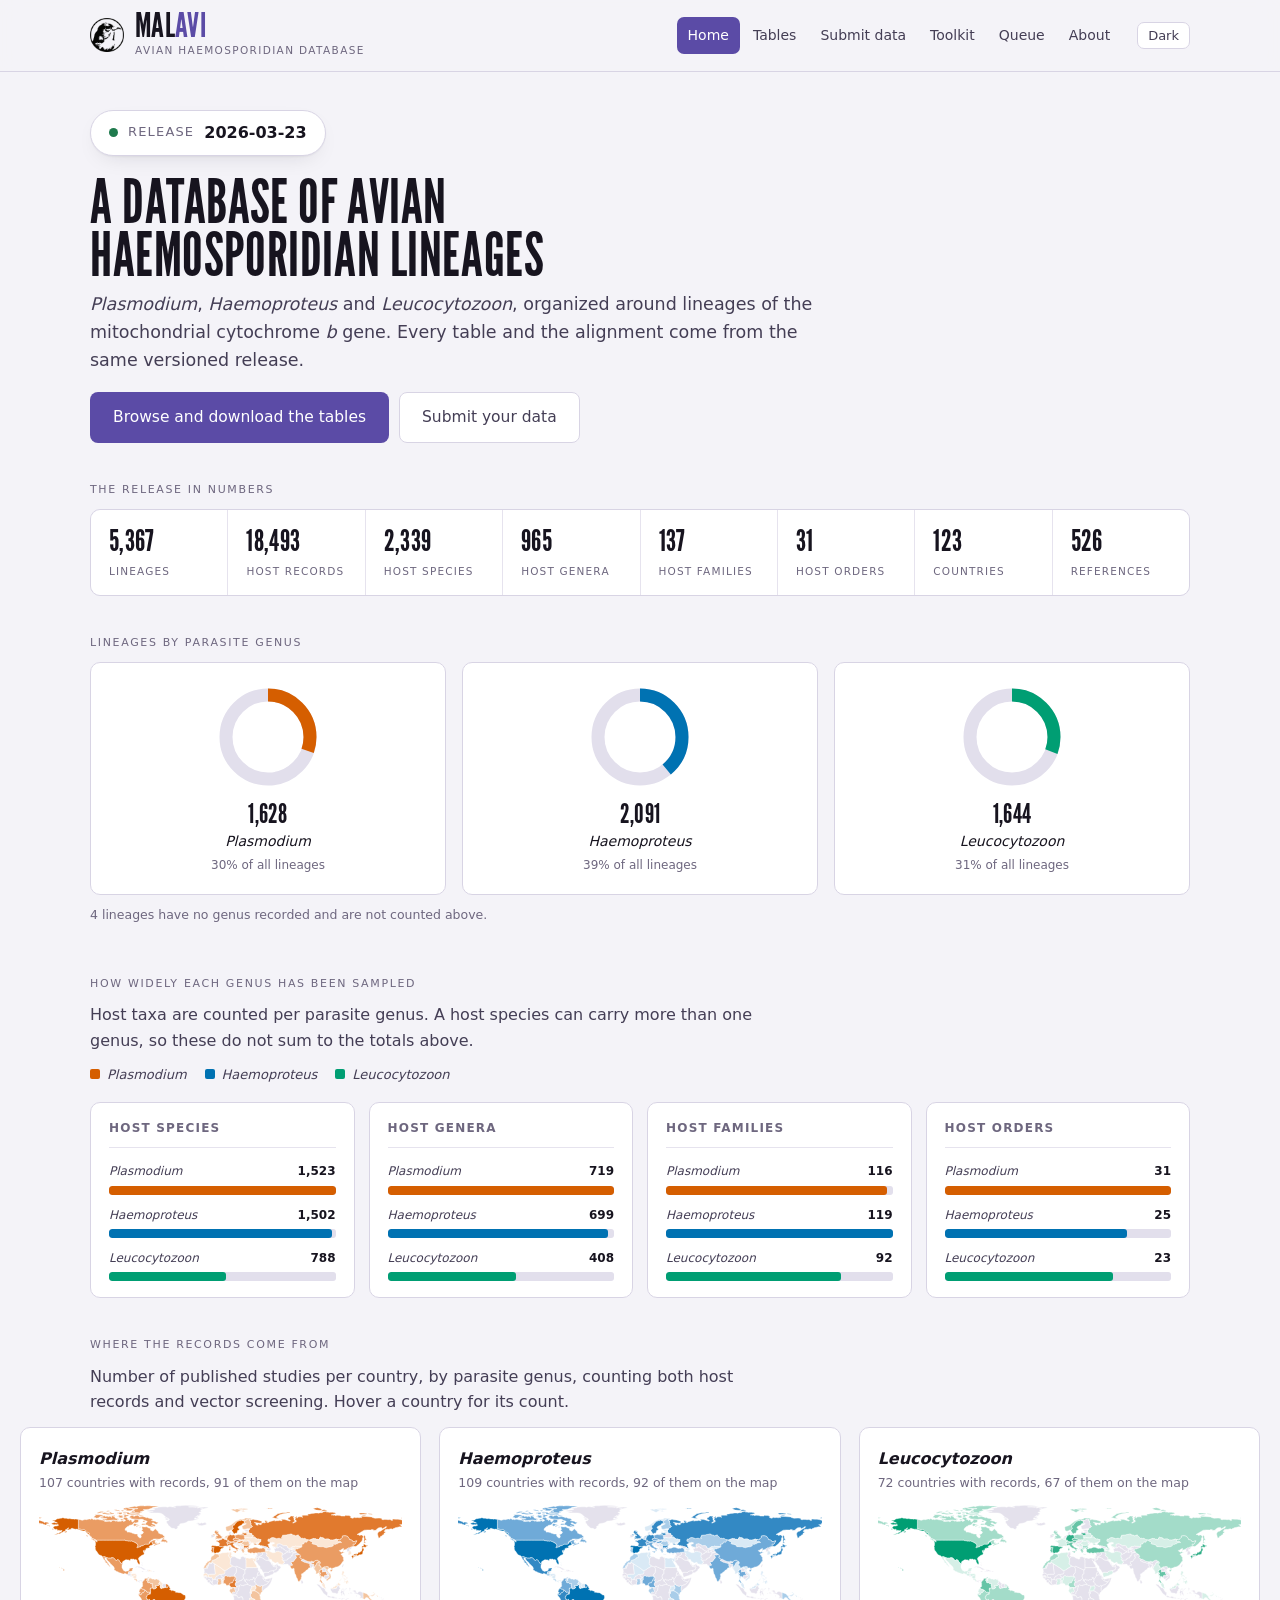
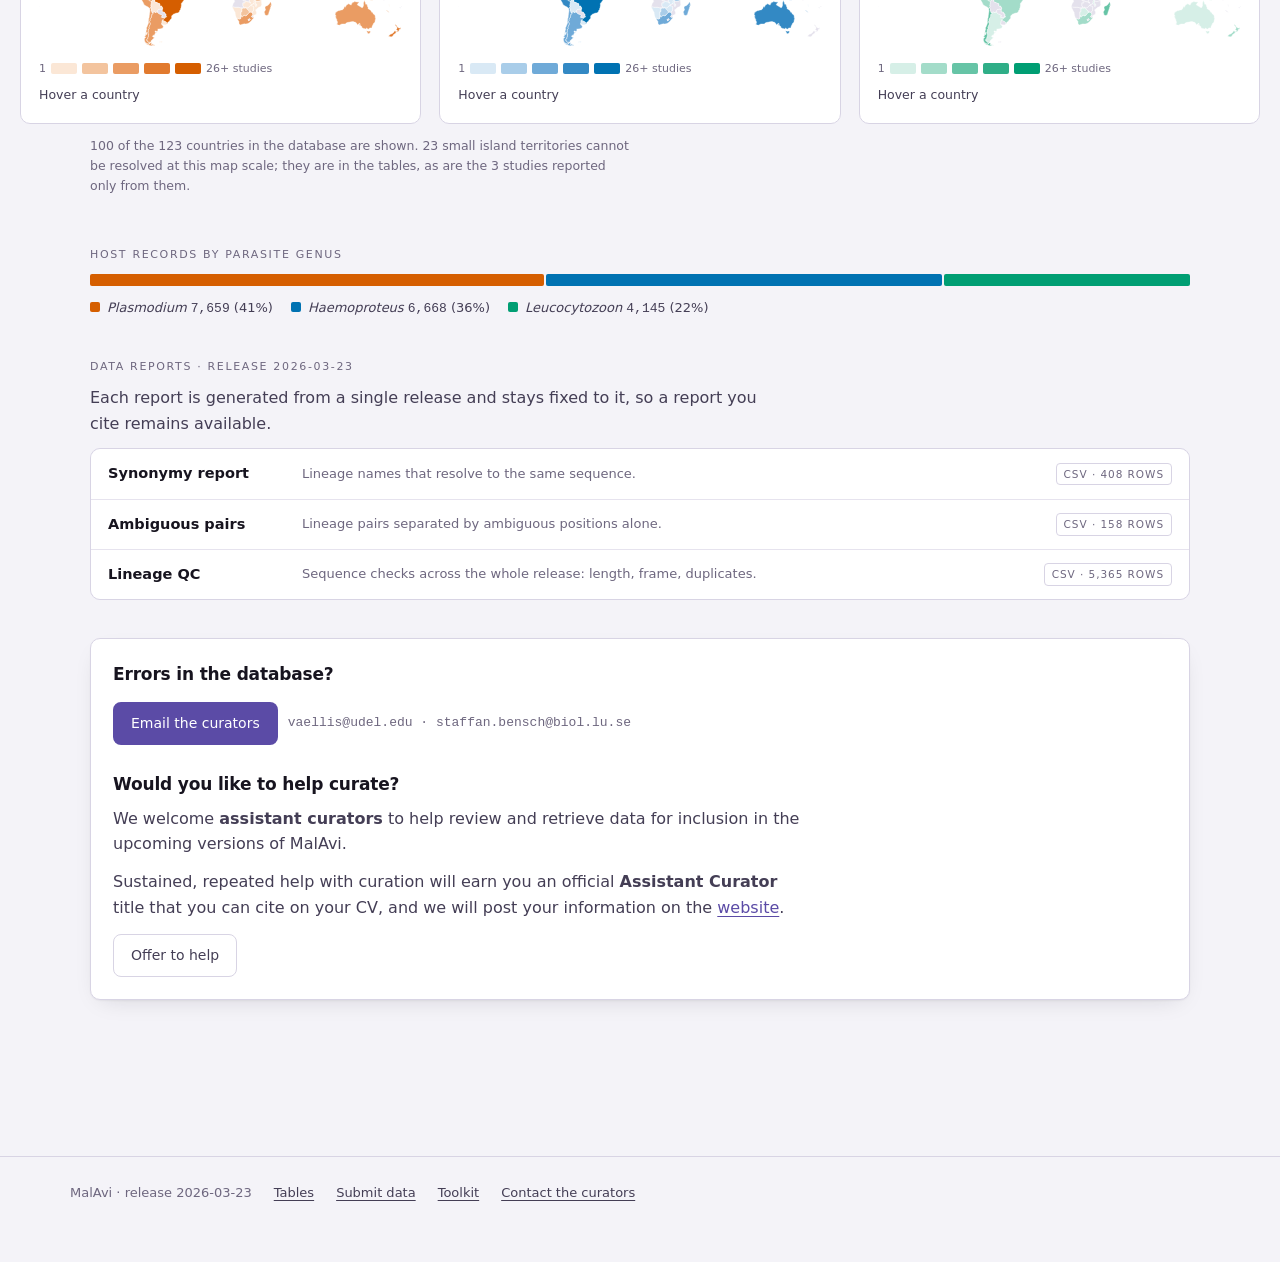
==== index.html @ 4ee954fc "Update site" ====
<!DOCTYPE html>
<html lang="en">
<head>
<meta charset="utf-8">
<meta name="viewport" content="width=device-width, initial-scale=1">
<title>MalAvi: a database of avian haemosporidian lineages</title>
<meta name="description" content="MalAvi is a database of avian malaria parasites and related
  haemosporidians (Plasmodium, Haemoproteus, Leucocytozoon), organized around lineages of the
  mitochondrial cytochrome b gene.">
<link rel="icon" href="assets/img/favicon.ico">
<link rel="stylesheet" href="assets/css/malavi.css?v=b6cd9902">
</head>
<body>
<header class="masthead">
  <div class="masthead-inner">
    <div class="brand" id="brandHome">
      <img src="[data-uri]" alt="">
      <div>
        <div class="wordmark display">Mal<span class="lo">Avi</span></div>
        <div class="brand-sub">Avian haemosporidian database</div>
      </div>
    </div>
    <nav class="primary" id="nav">
      <button data-view="home" aria-current="page">Home</button>
      <button data-view="tables">Tables</button>
      <button data-view="submit">Submit data</button>
      <button data-view="toolkit">Toolkit</button>
      <button data-view="queue">Queue</button>
      <button data-view="about">About</button>
    </nav>
    <button class="theme-toggle" id="themeBtn" type="button">Dark</button>
  </div>
</header>

<main>
  <!-- ================================ HOME ================================ -->
  <section class="view active" id="view-home">
    <div class="stack">

      <div>
        <span class="chip release"><span class="dot"></span><span class="lbl">Release</span><b data-stat="release"></b></span>
        <h1 class="page display" style="margin-top:20px">A database of avian<br>haemosporidian lineages</h1>
        <p class="lead"><em class="sci">Plasmodium</em>, <em class="sci">Haemoproteus</em> and
          <em class="sci">Leucocytozoon</em>, organized around lineages of the mitochondrial
          cytochrome <em>b</em> gene. Every table and the alignment come from the same versioned
          release.</p>
        <div class="btn-row" style="margin-top:18px">
          <button class="btn big" data-goto="tables">Browse and download the tables</button>
          <button class="btn big ghost" data-goto="submit">Submit your data</button>
        </div>
      </div>

      <div>
        <p class="eyebrow">The release in numbers</p>
        <div class="stats" id="statStrip"></div>
      </div>

      <div>
        <p class="eyebrow">Lineages by parasite genus</p>
        <div class="donuts" id="donuts"></div>
        <p style="margin-top:10px;font-size:12.5px;color:var(--ink-3)">
          <span data-stat="unassigned"></span> lineages have no genus recorded and are not counted above.
        </p>
      </div>

      <div>
        <p class="eyebrow">How widely each genus has been sampled</p>
        <p>Host taxa are counted per parasite genus. A host species can carry more than one
          genus, so these do not sum to the totals above.</p>
        <div class="legend" id="rankLegend" style="margin:0 0 16px"></div>
        <div class="ranks" id="ranks"></div>
      </div>

      <div>
        <p class="eyebrow">Where the records come from</p>
        <p>Number of published studies per country, by parasite genus, counting both host
          records and vector screening. Hover a country for its count.</p>
        <div class="breakout"><div class="maps" id="maps"></div></div>
        <p style="margin-top:12px;font-size:12.5px;color:var(--ink-3)">
          <span data-stat="mapped"></span> of the <span data-stat="countries"></span> countries in the database are shown. <span data-stat="unplaced"></span> small island territories cannot be resolved at this map scale; they are in the tables, as are the <span data-stat="offmap"></span> studies reported only from them.
        </p>
      </div>

      <div>
        <p class="eyebrow">Host records by parasite genus</p>
        <div class="genus-bar" id="genusBar" role="img"></div>
        <div class="legend" id="genusLegend"></div>
      </div>

      <div>
        <p class="eyebrow">Data reports · release <span data-stat="release"></span></p>
        <p>Each report is generated from a single release and stays fixed to it, so a report
          you cite remains available.</p>
        <div class="files" data-reports style="margin-top:12px"></div>
      </div>

      <div class="card">
        <h3>Errors in the database?</h3>
        <div class="btn-row" style="margin-top:14px">
          <a class="btn" href="mailto:vaellis@udel.edu,staffan.bensch@biol.lu.se?subject=MalAvi">Email the curators</a>
          <span style="font-size:13px;color:var(--ink-3)" class="mono">vaellis@udel.edu · staffan.bensch@biol.lu.se</span>
        </div>
        <h3 style="margin-top:26px">Would you like to help curate?</h3>
        <p>We welcome <strong>assistant curators</strong> to help review and retrieve data for
          inclusion in the upcoming versions of MalAvi.</p>
        <p>Sustained, repeated help with curation will earn you an official
          <strong>Assistant Curator</strong> title that you can cite on your CV, and we will post
          your information on the <a href="#" data-goto="about">website</a>.</p>
        <div class="btn-row" style="margin-top:14px">
          <a class="btn ghost" href="mailto:vaellis@udel.edu,staffan.bensch@biol.lu.se?subject=MalAvi:%20interested%20in%20helping%20curate">Offer to help</a>
        </div>
      </div>

    </div>
  </section>

  <!-- =============================== TABLES =============================== -->
  <section class="view" id="view-tables">
    <div class="stack">
      <div id="tablesIndex">
        <h2 class="section-title display">Tables</h2>
        <p class="lead">Open a table to search it here, or download it whole. Everything comes
          from release <span data-stat="release"></span>.</p>
        <div class="tindex" id="tindex" style="margin-top:20px"></div>
        <div class="files" style="margin-top:18px">
          <a id="dlAlignment" download><span class="nm">Alignment</span><span class="ds"><span data-stat="alnlen"></span> bp cytochrome <em>b</em>, all lineages, aligned.</span><span class="fm">FASTA</span></a>
          <a id="dlEverything" download><span class="nm">Everything</span><span class="ds">All tables plus the alignment, as one archive.</span><span class="fm">ZIP</span></a>
        </div>
      </div>

      <div id="tableView" style="display:none">
        <button class="mini" id="backToIndex" style="margin-bottom:16px">← All tables</button>
        <h2 class="section-title display" id="tvTitle"></h2>
        <p id="tvDesc"></p>

        <div class="tbar">
          <label style="font-size:13px;color:var(--ink-3)">Show
            <select id="pageSize">
              <option>25</option><option>50</option><option>100</option>
            </select> rows</label>
          <button class="mini" id="clearFilters">Clear filters</button>
          <a class="mini" id="dlCsv" download>Download CSV</a>
          <a class="mini" id="dlXlsx" download>Download Excel</a>
          <div class="pager" id="pagerTop"></div>
        </div>

        <div class="table-wrap">
          <table>
            <thead id="tvHead"></thead>
            <tbody id="tvBody"></tbody>
          </table>
        </div>

        <div class="tbar" style="margin-top:12px">
          <span class="rowcount" id="tvCount"></span>
          <div class="pager" id="pagerBottom"></div>
        </div>
        <p style="margin-top:12px;font-size:12.5px;color:var(--ink-3)" id="tvNote"></p>
      </div>
    </div>
  </section>

  <!-- =============================== SUBMIT =============================== -->
  <section class="view" id="view-submit">
    <div class="stack">

      <div>
        <h1 class="page display">Submit your data</h1>
        <p class="lead">MalAvi is built from data contributed by researchers. There are two
          things to send, and they can be sent months apart.</p>
        <div class="btn-row" style="margin-top:20px">
          <a class="btn big" href="https://docs.google.com/forms/d/e/1FAIpQLSdNyJ31gofIl_2qfFC1dwz-_ctneXnw60xc7ZX6k5Fi4g2cUA/viewform" target="_blank" rel="noopener">Open the submission form</a>
          <a class="btn big ghost" href="#" data-goto-el="checker">Check a sequence first</a>
        </div>
        <p style="margin-top:14px;font-size:13.5px;color:var(--ink-3)">
          The form runs on Google Forms, and it asks you to sign in with a Google account
          because it accepts file uploads. If you do not have one, or Google is not
          available where you are, send the template and the PDF to
          <a class="mono" href="mailto:vaellis@udel.edu,staffan.bensch@biol.lu.se?subject=MalAvi%20submission">vaellis@udel.edu and staffan.bensch@biol.lu.se</a>
          instead. Email is just as welcome as the form.
        </p>
      </div>

      <div class="steps">
        <div class="step">
          <div class="num display">1</div>
          <h3>Before you publish</h3>
          <p>Send your new lineage names and their sequences. We check them, usually within a
            week, so the same names end up in your paper, in GenBank and in MalAvi.</p>
        </div>
        <div class="step">
          <div class="num display">2</div>
          <h3>When it is accepted</h3>
          <p>Send the records: which lineage, in which host, where, and how many were tested.
            Plus the paper and its supplementary files if you can.</p>
        </div>
        <div class="step">
          <div class="num display">3</div>
          <h3>We take it from there</h3>
          <p>A curator checks everything and comes back to you with any questions. Your data
            appear in the next release.</p>
        </div>
      </div>

      <div>
        <h3>What to send</h3>
        <div class="files" style="margin-top:12px">
          <a href="assets/downloads/ImportMalavi_Template_2026-07.xlsx" download><span class="nm">Submission template</span><span class="ds">One workbook covers both stages. Fill the green columns.</span><span class="fm">XLSX</span></a>
          <a href="assets/downloads/Gupta_ImportMalavi_Example.xlsx" download><span class="nm">Worked example</span><span class="ds">A real filled submission from Gupta et al. 2019: 47 lineages, 28 hosts, 13 sites.</span><span class="fm">XLSX</span></a>
        </div>
        <div class="btn-row" style="margin-top:16px">
          <a class="btn" href="https://docs.google.com/forms/d/e/1FAIpQLSdNyJ31gofIl_2qfFC1dwz-_ctneXnw60xc7ZX6k5Fi4g2cUA/viewform" target="_blank" rel="noopener">Upload the paper and supplementary files</a>
        </div>
        <p style="margin-top:12px;font-size:13.5px">
          Both are encouraged, neither is required. The supplementary tables usually hold the
          host × lineage × site matrix, so they help most. Files are used only to check the
          records against the paper, are shared with the curators alone, and are never posted.
        </p>
      </div>

      <div class="pull">
        <p><strong>Nothing you send is added automatically.</strong> A curator reviews every
          submission.</p>
      </div>

      <div>
        <h3>The detail, if you want it</h3>
        <details class="more">
          <summary>Stage 1: naming new lineages</summary>
          <div class="body">
            <p>A new lineage is a sequence that differs at one or more positions from the most
              similar sequence already in MalAvi.</p>
            <ul>
              <li>Names are a <strong>5–6 letter acronym from the scientific name of the first
                host it was found in, plus a two-digit number</strong>:
                <span class="mono">Alcippe poioicephala → ALCPOI02</span>. The name must be unique.</li>
              <li>Fill the <strong>NewLineages</strong> sheet, one representative host species per lineage.</li>
              <li>Fill the <strong>Reference</strong> sheet. A preliminary title is enough.</li>
              <li>Give the sequences, on the <strong>Sequences</strong> sheet or as a FASTA file
                whose names match your proposed names.</li>
              <li>Send us the accession numbers once you have deposited in GenBank.</li>
            </ul>
            <p style="font-size:14px">Please send the sequences themselves whether or not they
              are in GenBank. Accession numbers alone are not enough.</p>
          </div>
        </details>
        <details class="more">
          <summary>Stage 2: the records</summary>
          <div class="body">
            <ul>
              <li><strong>Hosts_and_Sites</strong>: one row per lineage / host species / site
                combination.</li>
              <li><strong>Sites</strong>: latitude and longitude as degrees and decimal minutes,
                e.g. <span class="mono">11°28.20000', 076°07.80000'</span>. Decimal degrees are
                fine too; we convert and show you what we read.</li>
              <li><strong>Alt_Lineage_names</strong>: if your paper calls an existing MalAvi
                lineage by a different name. Please fill this in; it avoids substantial work
                reconciling names during curation.</li>
              <li><strong>Vectors</strong>: if you screened arthropods.</li>
            </ul>
          </div>
        </details>
        <details class="more">
          <summary>Filling in the workbook</summary>
          <div class="body">
            <dl class="fields">
              <dt>Green columns</dt><dd>Yours to fill.</dd>
              <dt>Amber columns</dt><dd>Optional but helpful.</dd>
              <dt>Red columns</dt><dd>Not required. These were database index numbers and are now
                filled in by the curator. The exception is <span class="mono">HOST_SPECIES_ID</span>,
                which you may take from the NCBI taxonomy browser.</dd>
              <dt>Reference key</dt><dd>Use the same string on every sheet, e.g.,
                <span class="mono">Gupta et al. 2019</span>.</dd>
              <dt>Prevalence</dt><dd>Number found and number tested, where your study reports
                them. Found must not exceed tested.</dd>
              <dt>Minimum length</dt><dd>470 bp of unambiguous sequence within the 479 bp window.</dd>
            </dl>
          </div>
        </details>
        <details class="more">
          <summary>If you only have a paper</summary>
          <div class="body">
            <p>Send the PDF and its supplementary tables and tell us what they contain: host-parasite
              associations, localities, prevalence, vector records. We will do the extraction.</p>
            <p>Older papers are also welcome. If you find any older papers that were missed in
              previous versions of MalAvi, please send them (and the supplementary materials if
              appropriate) to us either using the form or email.</p>
          </div>
        </details>
      </div>

      <div id="checker">
        <h2 class="section-title display">Check a sequence</h2>
        <p>One sequence at a time. Paste it plain or with a Fasta header. This
          tells you whether it is already in MalAvi, which genus it looks like, and whether it
          is long enough to be named as new.</p>
        <div class="card" style="margin-top:16px">
          <div class="lookup-box">
            <label class="eyebrow" for="seq-check">Your sequence</label>
            <textarea id="seq-check" spellcheck="false"
              placeholder="GCAACTGGTGCTTCATTTGTATTTATTTTAACTTATTTACATATTTTAAGAGGATTAAAT..."></textarea>
            <div class="btn-row">
              <button class="btn" type="button" data-check="seq-check" data-out="res-check">Run the checks</button>
              <button class="btn ghost" type="button" data-demo="seq-check">Use an example</button>
              <span style="font-size:12.5px;color:var(--ink-3)">Runs in your browser. Nothing is uploaded.</span>
            </div>
          </div>
          <div class="result" id="res-check"></div>
        </div>

        <div class="pull" style="margin-top:16px">
          <p>A curator confirms every new lineage and its name.</p>
        </div>
      </div>

    </div>
  </section>

  <!-- =============================== TOOLKIT ============================== -->
  <section class="view" id="view-toolkit">
    <div class="stack">
      <div>
        <h1 class="page display">The MalAvi toolkit</h1>
        <p class="lead">Software and reports built around the database.</p>
      </div>

      <div>
        <p class="eyebrow">R packages</p>
        <div class="files">
          <a href="https://github.com/vincenzoaellis/malaviR" target="_blank" rel="noopener"><span class="nm">malaviR</span><span class="ds">Every table and the alignment, straight into R. Host-name reconciliation, lineage QC, synonymy and ambiguous-pair reports.</span><span class="fm">R</span></a>
          <a class="wip"><span class="nm">malaviTree <span class="badge-wip">In development</span></span><span class="ds">Phylogenetics for MalAvi lineages: alignment handling, tree building and comparison. Not yet released.</span><span class="fm">R</span></a>
        </div>
      </div>

      <div>
        <p class="eyebrow">Apps</p>
        <div class="files">
          <a href="https://811l41-vincenzo-ellis.shinyapps.io/MalAviBLAST/" target="_blank" rel="noopener"><span class="nm">MalAvi BLAST</span><span class="ds">Match a sequence against every lineage, with full alignment output.</span><span class="fm">App</span></a>
          <a class="wip"><span class="nm">Lineage QC <span class="badge-wip">In development</span></span><span class="ds">Run the quality checks over your own set of new lineages before submitting. Not yet available.</span><span class="fm">App</span></a>
        </div>
      </div>

      <div>
        <p class="eyebrow">Reports</p>
        <div class="files" data-reports></div>
      </div>
    </div>
  </section>

  <!-- ================================ QUEUE =============================== -->
  <section class="view" id="view-queue">
    <div class="stack">
      <div>
        <h1 class="page display">The queue</h1>
        <p class="lead">Every submission is reviewed by a curator before anything enters the
          database. This page shows the current status of submissions. If one has been waiting
          longer than expected, please contact the curators.</p>
      </div>

      <div class="status-track" id="queueTrack"></div>
      <p style="font-size:13px;color:var(--ink-3)" id="queueNote"></p>

      <div>
        <h2 class="section-title display" style="font-size:26px">Contributors</h2>
        <p>Contributors are listed here if they wish to be; indicate this on the submission
          form.</p>
        <div class="board" id="contribBoard" style="margin-top:14px"></div>
        <p style="margin-top:12px;font-size:13px;color:var(--ink-3)" id="contribNote"></p>
      </div>
    </div>
  </section>

  <!-- ================================ ABOUT =============================== -->
  <section class="view" id="view-about">
    <div class="stack">
      <div>
        <span class="chip release"><span class="dot"></span><span class="lbl">Release</span><b data-stat="release"></b></span>
        <h1 class="page display" style="margin-top:14px">About MalAvi</h1>
        <p class="lead">A database of avian malaria parasites and related haemosporidians
          (<em class="sci">Plasmodium</em>, <em class="sci">Haemoproteus</em> and
          <em class="sci">Leucocytozoon</em>), organized around lineages of the mitochondrial
          cytochrome <em>b</em> gene.</p>
      </div>

      <div>
        <p>Avian malaria parasites <em class="sci">Plasmodium</em> and related haemosporidians
          (<em class="sci">Haemoproteus</em> and <em class="sci">Leucocytozoon</em>) multiply as
          haploid clones in avian hosts and undergo a sexual phase in dipteran vectors.
          Understanding their ecology and evolution requires detailed records of their host
          ranges and geographic distributions. The <em>MalAvi</em> database provides that
          service.</p>
        <div class="pull">
          <p>Please note that a molecular finding of a cytochrome <em>b</em> lineage by PCR is
            <strong>no guarantee that the species is a competent host</strong>. This requires
            microscopic examination of thin blood films confirming presence of gametocytes, or
            ultimately by controlled infection experiments.</p>
        </div>

        <p style="margin-top:18px">For images of the parasites, see the
          <a href="https://gamtostyrimai.lt/en/padaliniai/p-b-sivickio-parazitologijos-laboratorija/database-of-haemosporidian-parasites/"
             target="_blank" rel="noopener">P. B. Šivickis Laboratory of Parasitology</a>
          in Vilnius.</p>
      </div>

      <div class="card">
        <h3>Found an error?</h3>
        <p>Corrections to any record are welcome. Email the curators with the lineage, host or
          reference concerned.</p>
        <div class="btn-row" style="margin-top:14px">
          <a class="btn" href="mailto:vaellis@udel.edu,staffan.bensch@biol.lu.se?subject=MalAvi%20correction">Report it to the curators</a>
          <span style="font-size:13px;color:var(--ink-3)" class="mono">vaellis@udel.edu · staffan.bensch@biol.lu.se</span>
        </div>

        <h3 style="margin-top:26px">Know of a study we missed?</h3>
        <p>Send the paper and its supplementary materials through the data submission form. If
          you fill out the template, even better. But if you don't have time, we will extract
          the data from the documents you send.</p>
        <div class="btn-row" style="margin-top:14px">
          <a class="btn" href="https://docs.google.com/forms/d/e/1FAIpQLSdNyJ31gofIl_2qfFC1dwz-_ctneXnw60xc7ZX6k5Fi4g2cUA/viewform" target="_blank" rel="noopener">Submit a paper</a>
        </div>
      </div>

      <div>
        <h2 class="section-title display" style="font-size:26px">Editorial board</h2>
        <p>MalAvi is curated by the people below. Assistant curators review incoming data
          submissions; the role is an editorial appointment and is listed here so it can be
          cited on a CV.</p>
        <p>Listing recognizes sustained work. Assistant curators are appointed once they have
          reviewed submissions regularly over a period, rather than on a single occasion, and
          they remain listed for as long as they are active.</p>

        <div class="board-group" style="margin-top:18px">
          <h3>Curators</h3>
          <div class="people">
            <div class="person">
              <span class="nm">Staffan Bensch</span>
              <span class="role">Founding curator</span>
              <span class="aff">Lund University</span>
              <span class="yrs">2009–</span>
            </div>
            <div class="person">
              <span class="nm">Vincenzo A. Ellis</span>
              <span class="role">Curator</span>
              <span class="aff">University of Delaware</span>
              <span class="yrs">2026–</span>
            </div>
          </div>
        </div>

        <div class="board-group">
          <h3>Assistant curators</h3>
          <p style="font-size:13.5px;color:var(--ink-3)">No assistant curators have been
            appointed yet. Appointments are listed here with the year they began.</p>
        </div>

        <p style="margin-top:14px;font-size:13.5px">
          Interested? <a href="mailto:vaellis@udel.edu,staffan.bensch@biol.lu.se?subject=MalAvi:%20interested%20in%20helping%20curate">Write to the curators</a>.
        </p>

        <div class="board-group" style="margin-top:26px">
          <h3>With thanks to</h3>
          <div class="people">
            <div class="person">
              <span class="nm">Tamara Emmenegger</span>
              <span class="role">Re-envisioned the way the MalAvi website could present data;
                she built the groundwork that the current rebuild is based on.</span>
            </div>
            <div class="person">
              <span class="nm">Martin Egerhill · Björn Canbäck</span>
              <span class="role">Built the original MalAvi database and website</span>
              <span class="aff">Lund University</span>
            </div>
          </div>
        </div>
      </div>

      <div>
        <h3>Citing MalAvi</h3>
        <p>Please cite the database paper, and the release you used. Each release is versioned
          so your analysis stays reproducible.</p>
        <p class="mono" style="font-size:13px;background:var(--surface-2);padding:13px 15px;border-radius:var(--radius);max-width:none">
          Bensch S, Hellgren O, Pérez-Tris J (2009). MalAvi: a public database of malaria
          parasites and related haemosporidians in avian hosts based on mitochondrial cytochrome
          b lineages. <em>Molecular Ecology Resources</em> 9: 1353–1358.
        </p>
      </div>
    </div>
  </section>
</main>

<footer class="site">
  <div class="inner">
    <span>MalAvi · release <span data-stat="release"></span></span>
    <a href="#" data-goto="tables">Tables</a>
    <a href="#" data-goto="submit">Submit data</a>
    <a href="#" data-goto="toolkit">Toolkit</a>
    <a href="mailto:vaellis@udel.edu,staffan.bensch@biol.lu.se?subject=MalAvi">Contact the curators</a>
  </div>
</footer>
<script type="module" src="assets/js/malavi.js?v=7b4d4755"></script>
</body>
</html>
---- assets/css/malavi.css ----
/* =============================================================================
 * malavi.css: the MalAvi site's styles.
 *
 * Split out of the original single-file design preview. Colors are defined once
 * as custom properties on :root and consumed only through those tokens, so the
 * light/dark toggle can override in both directions. The three parasite-genus
 * colors are Okabe-Ito (colorblind-safe) with a five-step sequential ramp each
 * for the choropleths.
 * ============================================================================= */

/* League Gothic, recovered from the original MalAvi site's own web directory.
   The typeface MalAvi wore for fifteen years. SIL OFL, so embedded rather than fetched. */
@font-face {
  font-family: "League Gothic";
  src: url(../fonts/league-gothic.woff) format("woff");
  font-weight: 400; font-style: normal; font-display: block;
}

/* ---------------------------------------------------------------------------
   Tokens. Neutrals carry a violet bias so they read as chosen. The three
   parasite-genus colors are the Okabe-Ito colorblind-safe vermillion / blue /
   bluish-green, re-stepped per theme; each also has a five-step sequential ramp
   for the choropleths. Components style through these tokens only, never inside
   a media query, so the viewer's toggle can override in both directions.
   --------------------------------------------------------------------------- */
:root {
  --paper:#F4F3F8; --surface:#FFFFFF; --surface-2:#ECEAF3; --surface-3:#E2DFEC;
  --ink:#17141F; --ink-2:#443E55; --ink-3:#6E677F;
  --rule:#D8D4E4; --rule-soft:#E6E3EE;
  --accent:#5B4BA6; --accent-ink:#FFFFFF; --accent-wash:#EDEAF8;

  --g-p:#D55E00; --g-h:#0072B2; --g-l:#009E73;
  --p1:#FBE7D6; --p2:#F3C49E; --p3:#EA9C63; --p4:#E17A2E; --p5:#D55E00;
  --h1:#D9E9F5; --h2:#A9CDE9; --h3:#6FAAD8; --h4:#3389C4; --h5:#0072B2;
  --l1:#D6EFE7; --l2:#A3DCC9; --l3:#66C4A6; --l4:#2FAE87; --l5:#009E73;
  --map-none:#E4E1EC;

  --ok:#1F7A4D; --warn:#9A6410; --stop:#A63A3A;
  --ok-wash:#E4F2EA; --warn-wash:#F7EEDC; --stop-wash:#F7E7E7;
  --shadow:0 1px 2px rgba(23,20,31,.05), 0 8px 24px -12px rgba(23,20,31,.18);
  --radius:10px; --measure:68ch;
}
@media (prefers-color-scheme: dark) {
  :root {
    --paper:#17141F; --surface:#201C2B; --surface-2:#2A2537; --surface-3:#332C42;
    --ink:#ECEAF4; --ink-2:#B4AECA; --ink-3:#8B8499;
    --rule:#362F47; --rule-soft:#2B2539;
    --accent:#A99CF0; --accent-ink:#17141F; --accent-wash:#292244;
    --g-p:#DB6A16; --g-h:#3B82D0; --g-l:#17A06F;
    --p1:#3A2312; --p2:#6B3D14; --p3:#9C5514; --p4:#C06416; --p5:#DB6A16;
    --h1:#16263B; --h2:#1E3F63; --h3:#26598C; --h4:#2F6EB0; --h5:#3B82D0;
    --l1:#102E24; --l2:#14503C; --l3:#177255; --l4:#178D65; --l5:#17A06F;
    --map-none:#2A2537;
    --ok:#5FC08C; --warn:#DCA84A; --stop:#E38080;
    --ok-wash:#1C3129; --warn-wash:#332A18; --stop-wash:#35211F;
    --shadow:0 1px 2px rgba(0,0,0,.4), 0 8px 24px -12px rgba(0,0,0,.7);
  }
}
:root[data-theme="light"] {
  --paper:#F4F3F8; --surface:#FFFFFF; --surface-2:#ECEAF3; --surface-3:#E2DFEC;
  --ink:#17141F; --ink-2:#443E55; --ink-3:#6E677F;
  --rule:#D8D4E4; --rule-soft:#E6E3EE;
  --accent:#5B4BA6; --accent-ink:#FFFFFF; --accent-wash:#EDEAF8;
  --g-p:#D55E00; --g-h:#0072B2; --g-l:#009E73;
  --p1:#FBE7D6; --p2:#F3C49E; --p3:#EA9C63; --p4:#E17A2E; --p5:#D55E00;
  --h1:#D9E9F5; --h2:#A9CDE9; --h3:#6FAAD8; --h4:#3389C4; --h5:#0072B2;
  --l1:#D6EFE7; --l2:#A3DCC9; --l3:#66C4A6; --l4:#2FAE87; --l5:#009E73;
  --map-none:#E4E1EC;
  --ok:#1F7A4D; --warn:#9A6410; --stop:#A63A3A;
  --ok-wash:#E4F2EA; --warn-wash:#F7EEDC; --stop-wash:#F7E7E7;
  --shadow:0 1px 2px rgba(23,20,31,.05), 0 8px 24px -12px rgba(23,20,31,.18);
}
:root[data-theme="dark"] {
  --paper:#17141F; --surface:#201C2B; --surface-2:#2A2537; --surface-3:#332C42;
  --ink:#ECEAF4; --ink-2:#B4AECA; --ink-3:#8B8499;
  --rule:#362F47; --rule-soft:#2B2539;
  --accent:#A99CF0; --accent-ink:#17141F; --accent-wash:#292244;
  --g-p:#DB6A16; --g-h:#3B82D0; --g-l:#17A06F;
  --p1:#3A2312; --p2:#6B3D14; --p3:#9C5514; --p4:#C06416; --p5:#DB6A16;
  --h1:#16263B; --h2:#1E3F63; --h3:#26598C; --h4:#2F6EB0; --h5:#3B82D0;
  --l1:#102E24; --l2:#14503C; --l3:#177255; --l4:#178D65; --l5:#17A06F;
  --map-none:#2A2537;
  --ok:#5FC08C; --warn:#DCA84A; --stop:#E38080;
  --ok-wash:#1C3129; --warn-wash:#332A18; --stop-wash:#35211F;
  --shadow:0 1px 2px rgba(0,0,0,.4), 0 8px 24px -12px rgba(0,0,0,.7);
}

* { box-sizing: border-box; }
body {
  margin:0; background:var(--paper); color:var(--ink);
  font-family: ui-sans-serif, system-ui, -apple-system, "Segoe UI", Roboto, "Helvetica Neue", Arial, sans-serif;
  font-size:16px; line-height:1.6; -webkit-font-smoothing:antialiased;
}
.display { font-family:"League Gothic", ui-sans-serif, sans-serif; font-weight:400;
  letter-spacing:.01em; text-transform:uppercase; line-height:.92; text-wrap:balance; }
.mono { font-family: ui-monospace, SFMono-Regular, Menlo, Consolas, monospace;
  font-variant-numeric: tabular-nums; }
.sci { font-style: italic; }
a { color: var(--accent); text-underline-offset:3px; }
a:focus-visible, button:focus-visible, input:focus-visible, select:focus-visible, textarea:focus-visible {
  outline:2px solid var(--accent); outline-offset:2px;
}

.preview-flag {
  background:var(--accent-wash); color:var(--ink-2); border-bottom:1px solid var(--rule);
  font-size:12.5px; padding:7px 20px; text-align:center; letter-spacing:.02em;
}
.preview-flag strong { color:var(--ink); }

/* ---- Masthead ---- */
.masthead { position:sticky; top:0; z-index:30;
  background:color-mix(in srgb, var(--paper) 88%, transparent);
  backdrop-filter:blur(10px); border-bottom:1px solid var(--rule); }
.masthead-inner { max-width:1140px; margin:0 auto; padding:12px 20px;
  display:flex; align-items:center; gap:16px; flex-wrap:wrap; }
.brand { display:flex; align-items:center; gap:11px; margin-right:auto; cursor:pointer; }
.brand img { width:34px; height:34px; display:block; }
@media (prefers-color-scheme: dark) { .brand img { filter: invert(1) brightness(.92); } }
:root[data-theme="dark"] .brand img { filter: invert(1) brightness(.92); }
:root[data-theme="light"] .brand img { filter:none; }
.wordmark { font-size:34px; line-height:.8; }
.wordmark .lo { color:var(--accent); }
.brand-sub { font-size:10.5px; letter-spacing:.13em; text-transform:uppercase;
  color:var(--ink-3); margin-top:3px; }
nav.primary { display:flex; gap:2px; flex-wrap:wrap; }
nav.primary button { font:inherit; font-size:14px; background:none; border:0; cursor:pointer;
  color:var(--ink-2); padding:7px 11px; border-radius:7px; }
nav.primary button:hover { background:var(--surface-2); color:var(--ink); }
nav.primary button[aria-current="page"] { background:var(--accent); color:var(--accent-ink); }
.theme-toggle { font:inherit; font-size:13px; cursor:pointer; background:var(--surface);
  color:var(--ink-2); border:1px solid var(--rule); border-radius:7px; padding:6px 10px; line-height:1; }

main { max-width:1140px; margin:0 auto; padding:38px 20px 96px; }
.view { display:none; }
.view.active { display:block; animation:rise .28s ease both; }
@keyframes rise { from { opacity:0; transform:translateY(6px); } to { opacity:1; transform:none; } }
@media (prefers-reduced-motion: reduce) { .view.active { animation:none; } * { transition:none !important; } }

.stack { display:flex; flex-direction:column; gap:38px; }
h1.page { font-size:clamp(38px,6vw,58px); margin:0 0 8px; }
h2.section-title { font-size:30px; margin:0 0 6px; }
h3 { font-size:17px; margin:0 0 8px; letter-spacing:-.01em; }
p { margin:0 0 12px; max-width:var(--measure); color:var(--ink-2); }
p.lead { font-size:17.5px; }
.eyebrow { font-size:11px; letter-spacing:.15em; text-transform:uppercase; color:var(--ink-3); margin:0 0 10px; }
.card { background:var(--surface); border:1px solid var(--rule); border-radius:var(--radius);
  padding:22px; box-shadow:var(--shadow); }
.card > :first-child { margin-top:0; }
.card > :last-child { margin-bottom:0; }
.chip { display:inline-flex; align-items:center; gap:7px; font-size:12.5px; padding:4px 11px;
  border-radius:999px; border:1px solid var(--rule); background:var(--surface); color:var(--ink-2); }
.dot { width:7px; height:7px; border-radius:50%; background:var(--ok); }
/* The release badge is the one thing a returning user checks first, so it is
   sized to be read at a glance rather than tucked away as fine print. */
.chip.release { font-size:16px; padding:9px 18px; gap:10px; color:var(--ink);
  box-shadow:var(--shadow); }
.chip.release .dot { width:9px; height:9px; }
.chip.release b { font-weight:600; font-variant-numeric:tabular-nums; }
.chip.release .lbl { color:var(--ink-3); font-size:13px; letter-spacing:.09em;
  text-transform:uppercase; }
.btn { font:inherit; font-size:14px; cursor:pointer; border-radius:8px; padding:9px 17px;
  border:1px solid transparent; background:var(--accent); color:var(--accent-ink); text-decoration:none;
  display:inline-flex; align-items:center; gap:8px; }
.btn.ghost { background:var(--surface); color:var(--ink-2); border-color:var(--rule); }
.btn.big { font-size:15.5px; padding:12px 22px; }
.btn:hover { filter:brightness(1.06); }
.btn-row { display:flex; gap:10px; flex-wrap:wrap; align-items:center; }

/* ---- Stats ---- */
.stats { display:grid; grid-template-columns:repeat(auto-fit,minmax(128px,1fr)); gap:1px;
  background:var(--rule-soft); border:1px solid var(--rule); border-radius:var(--radius); overflow:hidden; }
.stat { background:var(--surface); padding:16px 18px; }
.stat .n { font-size:30px; line-height:1; }
.stat .k { font-size:10.5px; letter-spacing:.11em; text-transform:uppercase; color:var(--ink-3); margin-top:7px; }

/* ---- Donuts ---- */
.donuts { display:grid; grid-template-columns:repeat(auto-fit,minmax(190px,1fr)); gap:16px; }
.donut { background:var(--surface); border:1px solid var(--rule); border-radius:var(--radius);
  padding:18px; text-align:center; }
.donut svg { display:block; margin:0 auto 8px; }
.donut .val { font-size:27px; line-height:1; }
.donut .lab { font-size:14px; margin-top:2px; }
.donut .sub { font-size:12px; color:var(--ink-3); margin-top:4px; }

/* ---- Rank comparison bars ----
   One card per taxonomic rank, so the four groups are unmistakably separate, and
   every bar carries its own genus label -- the reader never has to travel to a
   legend to decode a color. */
.ranks { display:grid; grid-template-columns:repeat(auto-fit,minmax(230px,1fr)); gap:14px; }
.rank-card { background:var(--surface); border:1px solid var(--rule);
  border-radius:var(--radius); padding:16px 18px; }
.rank-card h4 { margin:0 0 14px; font-size:12px; letter-spacing:.1em;
  text-transform:uppercase; color:var(--ink-3); padding-bottom:9px;
  border-bottom:1px solid var(--rule-soft); }
.rank-bars { display:grid; gap:11px; }
.rbar .glab { font-size:12px; color:var(--ink-2); display:flex;
  justify-content:space-between; gap:10px; margin-bottom:4px; }
.rbar .glab .v { color:var(--ink); font-weight:600; font-variant-numeric:tabular-nums; }
.rbar .track { background:var(--surface-3); border-radius:3px; overflow:hidden; }
.rbar .fill { height:9px; border-radius:3px; display:block; }

/* ---- Maps ----
   The maps are the most interactive thing on the page, so this block breaks out
   of the text column and runs wider than the rest of the layout. */
.breakout { width:min(1460px, calc(100vw - 40px)); margin-left:50%; transform:translateX(-50%); }
.maps { display:grid; grid-template-columns:repeat(auto-fit,minmax(380px,1fr)); gap:18px; }
.map-panel { background:var(--surface); border:1px solid var(--rule); border-radius:var(--radius); padding:18px; }
.map-panel h4 { margin:0 0 2px; font-size:16px; }
.map-panel .cap { font-size:12.5px; color:var(--ink-3); margin:0 0 12px; }
.map-panel svg { width:100%; height:auto; display:block; }
.map-panel path { stroke:var(--surface); stroke-width:.4; vector-effect:non-scaling-stroke; }
.map-panel path:hover { stroke:var(--ink); stroke-width:1; }
.scale { display:flex; align-items:center; gap:5px; margin-top:11px; font-size:11px; color:var(--ink-3); flex-wrap:wrap; }
.scale i { width:26px; height:11px; border-radius:2px; display:inline-block; }
.map-tip { font-size:12.5px; color:var(--ink-2); min-height:1.5em; margin-top:8px; }

.legend { display:flex; gap:18px; flex-wrap:wrap; font-size:13px; color:var(--ink-2); }
.legend i { width:10px; height:10px; border-radius:2px; display:inline-block; margin-right:7px; }
.sw-p { background:var(--g-p); } .sw-h { background:var(--g-h); } .sw-l { background:var(--g-l); }
.genus-bar { display:flex; gap:2px; height:12px; margin:6px 0 12px; }
.genus-bar span { border-radius:2px; }

/* ---- Table index + tables ---- */
.tindex { display:grid; gap:1px; background:var(--rule-soft); border:1px solid var(--rule);
  border-radius:var(--radius); overflow:hidden; }
.tindex-row { background:var(--surface); padding:15px 18px; display:flex; gap:16px;
  align-items:flex-start; flex-wrap:wrap; }
.tindex-row:hover { background:var(--surface-2); }
.tindex-main { flex:1; min-width:260px; }
.tindex-main a { font-size:15.5px; font-weight:600; cursor:pointer; }
.tindex-main p { margin:3px 0 0; font-size:13.5px; color:var(--ink-3); max-width:62ch; }
.tindex-actions { display:flex; gap:7px; align-items:center; }
.mini { font:inherit; font-size:12px; cursor:pointer; background:var(--surface);
  color:var(--ink-2); border:1px solid var(--rule); border-radius:6px; padding:5px 10px; text-decoration:none; }
.mini:hover { background:var(--surface-3); color:var(--ink); }
.rowcount { font-size:12px; color:var(--ink-3); white-space:nowrap; }

.tbar { display:flex; gap:10px; align-items:center; flex-wrap:wrap; margin-bottom:12px; }
.tbar select, .tbar input { font:inherit; font-size:13.5px; padding:7px 10px;
  border:1px solid var(--rule); border-radius:7px; background:var(--surface); color:var(--ink); }
.pager { display:flex; gap:6px; align-items:center; margin-left:auto; }
.pager button { font:inherit; font-size:13px; cursor:pointer; background:var(--surface);
  color:var(--ink-2); border:1px solid var(--rule); border-radius:6px; padding:5px 11px; }
.pager button:disabled { opacity:.4; cursor:default; }
.pager .pos { font-size:12.5px; color:var(--ink-3); font-variant-numeric:tabular-nums; padding:0 4px; }

.table-wrap { overflow-x:auto; border:1px solid var(--rule); border-radius:var(--radius); background:var(--surface); }
table { border-collapse:collapse; width:100%; font-size:13.5px; }
thead th { background:var(--surface-2); text-align:left; font-size:10.5px; letter-spacing:.08em;
  text-transform:uppercase; color:var(--ink-3); font-weight:600; padding:9px 12px;
  white-space:nowrap; border-bottom:1px solid var(--rule); }
thead tr.colfilters th { padding:6px 8px; background:var(--surface); }
thead tr.colfilters input { width:100%; min-width:78px; font:inherit; font-size:12px;
  padding:5px 7px; border:1px solid var(--rule); border-radius:5px;
  background:var(--paper); color:var(--ink); }
tbody td { padding:8px 12px; border-bottom:1px solid var(--rule-soft); color:var(--ink-2); white-space:nowrap; }
tbody tr:last-child td { border-bottom:0; }
tbody tr:hover td { background:var(--surface-2); }
td.key { font-family: ui-monospace, Menlo, Consolas, monospace; color:var(--ink); font-weight:600; }
td.num { text-align:right; font-variant-numeric:tabular-nums; }
td.wrap { white-space:normal; min-width:280px; }
/* A cytochrome b sequence is ~479 characters. Left on one line it would make the
   Grand Lineage Summary scroll sideways for a screen and a half, so it wraps
   inside a capped column and breaks between bases rather than at spaces (there
   are none). Monospace so the bases line up down the rows. */
td.seq { font-family: ui-monospace, Menlo, Consolas, monospace; font-size:11px;
  line-height:1.5; white-space:normal; overflow-wrap:anywhere; word-break:break-all;
  min-width:300px; max-width:380px; color:var(--ink-3); }
.genus-pill { display:inline-flex; align-items:center; gap:6px; }
.genus-pill i { width:8px; height:8px; border-radius:2px; flex:none; }
.empty { padding:28px; text-align:center; color:var(--ink-3); }

/* ---- Checker ---- */
.lookup-box { display:grid; gap:10px; }
.lookup-box textarea { width:100%; min-height:130px; resize:vertical;
  font-family: ui-monospace, SFMono-Regular, Menlo, Consolas, monospace;
  font-size:12.5px; line-height:1.7; padding:13px 14px; border-radius:var(--radius);
  border:1px solid var(--rule); background:var(--surface); color:var(--ink); }
.result { display:none; margin-top:14px; }
.result.show { display:block; }
.verdict { display:flex; gap:11px; align-items:flex-start; padding:14px 16px;
  border-radius:var(--radius); border:1px solid; margin-bottom:10px; }
.verdict .mark { font-size:17px; line-height:1.4; }
.verdict h4 { margin:0 0 3px; font-size:15px; }
.verdict p { margin:0; font-size:13.5px; max-width:none; }
.v-ok { background:var(--ok-wash); border-color:color-mix(in srgb,var(--ok) 40%,transparent); color:var(--ink); }
.v-warn { background:var(--warn-wash); border-color:color-mix(in srgb,var(--warn) 40%,transparent); color:var(--ink); }
.v-stop { background:var(--stop-wash); border-color:color-mix(in srgb,var(--stop) 40%,transparent); color:var(--ink); }
.checklist { list-style:none; margin:0; padding:0; display:grid; gap:1px; background:var(--rule-soft);
  border:1px solid var(--rule); border-radius:var(--radius); overflow:hidden; }
.checklist li { display:flex; gap:10px; align-items:baseline; background:var(--surface);
  padding:9px 14px; font-size:13.5px; color:var(--ink-2); }
.checklist .tag { font-size:10.5px; letter-spacing:.08em; text-transform:uppercase;
  padding:2px 7px; border-radius:4px; flex:none; min-width:58px; text-align:center; }
.t-pass { background:var(--ok-wash); color:var(--ok); }
.t-warn { background:var(--warn-wash); color:var(--warn); }
.t-fail { background:var(--stop-wash); color:var(--stop); }

/* ---- Submit ---- */
.steps { display:grid; grid-template-columns:repeat(auto-fit,minmax(260px,1fr)); gap:16px; }
.step { background:var(--surface); border:1px solid var(--rule); border-radius:var(--radius); padding:20px; }
.step .num { font-size:34px; color:var(--accent); line-height:1; }
.step h3 { margin:10px 0 6px; font-size:18px; }
.step p { font-size:14px; margin:0; }
.pull { border-left:3px solid var(--accent); background:var(--accent-wash);
  padding:15px 19px; border-radius:0 var(--radius) var(--radius) 0; }
.pull p { margin:0; max-width:none; }
.pull strong { color:var(--ink); }
details.more { border:1px solid var(--rule); border-radius:var(--radius); background:var(--surface); }
details.more + details.more { margin-top:9px; }
details.more summary { cursor:pointer; padding:14px 18px; font-weight:600; font-size:14.5px; list-style:none; }
details.more summary::-webkit-details-marker { display:none; }
details.more summary::before { content:"+"; color:var(--accent); margin-right:10px; font-weight:400; }
details.more[open] summary::before { content:"–"; }
details.more .body { padding:0 18px 18px; }
details.more .body > :first-child { margin-top:0; }
details.more .body ul { padding-left:19px; font-size:14px; color:var(--ink-2); }
details.more .body li { margin-bottom:6px; }
details.more .body li::marker { color:var(--ink-3); }
dl.fields { display:grid; grid-template-columns:max-content 1fr; gap:9px 20px; margin:0; font-size:14px; }
dl.fields dt { font-weight:600; color:var(--ink); }
dl.fields dd { margin:0; color:var(--ink-2); }
@media (max-width:560px) { dl.fields { grid-template-columns:1fr; gap:2px; }
  dl.fields dd { margin-bottom:11px; } }

.files { display:grid; gap:1px; background:var(--rule-soft); border:1px solid var(--rule);
  border-radius:var(--radius); overflow:hidden; }
.files a { display:flex; gap:14px; align-items:center; flex-wrap:wrap; background:var(--surface);
  padding:13px 17px; text-decoration:none; color:inherit; }
.files a:hover { background:var(--surface-2); }
.files .nm { font-weight:600; font-size:14.5px; min-width:180px; }
.files .ds { font-size:13px; color:var(--ink-3); flex:1; }
.files .fm { font-size:10.5px; letter-spacing:.09em; text-transform:uppercase; color:var(--ink-3);
  border:1px solid var(--rule); border-radius:4px; padding:2px 7px; }

/* Tools that are planned but not released yet. Muted rather than hidden, so the
   toolkit shows what is coming without implying any of it is downloadable. The
   row is not a working link, so it must not present itself as one. */
.files a.wip { cursor:default; opacity:.72; }
.files a.wip:hover { background:var(--surface); }
.badge-wip { display:inline-block; margin-left:8px; font-size:10px; font-weight:600;
  letter-spacing:.08em; text-transform:uppercase; color:var(--warn);
  background:var(--warn-wash); border:1px solid var(--warn); border-radius:4px;
  padding:1px 6px; vertical-align:2px; }

/* ---- Editorial board (a journal-style masthead: citable recognition) ---- */
.board-group + .board-group { margin-top:22px; }
.board-group h3 { font-size:12px; letter-spacing:.11em; text-transform:uppercase;
  color:var(--ink-3); margin:0 0 10px; }
.people { display:grid; gap:1px; background:var(--rule-soft); border:1px solid var(--rule);
  border-radius:var(--radius); overflow:hidden; }
.person { background:var(--surface); padding:13px 17px; display:flex; gap:16px;
  align-items:baseline; flex-wrap:wrap; }
.person .nm { font-size:15px; color:var(--ink); font-weight:600; }
.person .role { font-size:13.5px; color:var(--ink-2); }
.person .aff { font-size:13px; color:var(--ink-3); }
.person .yrs { font-size:12.5px; color:var(--ink-3); margin-left:auto;
  font-variant-numeric:tabular-nums; white-space:nowrap; }
.person.vacant .nm { color:var(--ink-3); font-weight:400; font-style:italic; }

/* ---- Queue / contributors ---- */
.status-track, .board { display:grid; gap:1px; background:var(--rule-soft);
  border:1px solid var(--rule); border-radius:var(--radius); overflow:hidden; }
/* Both lists grow without bound as submissions and contributors accumulate, so
   cap their height and let them scroll internally rather than pushing the rest
   of the page down. max-height is in rem so it tracks the user's font size, and
   the value is a deliberate half-row (about 8.5 rows) so a clipped row is
   visible at the fold and the list reads as scrollable. overflow-y:auto adds no
   scrollbar until the content actually overflows, so short lists look normal. */
.status-track, .board { max-height:34rem; overflow-y:auto; }
.status-row { background:var(--surface); padding:13px 17px; display:flex; gap:14px; align-items:center; flex-wrap:wrap; }
.status-row .ref { font-size:14px; color:var(--ink); min-width:210px; }
.status-row .ref small { display:block; color:var(--ink-3); font-size:12px; }
.pill { font-size:11px; letter-spacing:.07em; text-transform:uppercase; padding:3px 10px; border-radius:999px; }
.p-queue { background:var(--surface-2); color:var(--ink-3); }
.p-check { background:var(--warn-wash); color:var(--warn); }
.p-live { background:var(--ok-wash); color:var(--ok); }
.status-row .when { font-size:12.5px; color:var(--ink-3); margin-left:auto; }
.board-row { display:grid; grid-template-columns:34px 1fr auto auto; gap:16px; align-items:center;
  background:var(--surface); padding:12px 17px; }
.board-row .rank { font-size:19px; color:var(--ink-3); text-align:right; }
.board-row .who { font-size:14.5px; color:var(--ink); }
.board-row .who small { display:block; color:var(--ink-3); font-size:12px; }
.board-row .metric { font-size:15px; font-variant-numeric:tabular-nums; color:var(--ink); }
.board-row .metric small { color:var(--ink-3); font-size:11px; display:block;
  letter-spacing:.07em; text-transform:uppercase; }

footer.site { border-top:1px solid var(--rule); margin-top:60px; padding:26px 20px 60px;
  color:var(--ink-3); font-size:13px; }
footer.site .inner { max-width:1140px; margin:0 auto; display:flex; gap:22px; flex-wrap:wrap; }
footer.site a { color:var(--ink-2); }

@media (max-width:640px) {
  .wordmark { font-size:28px; }
  nav.primary button { padding:6px 8px; font-size:13px; }
  .board-row { grid-template-columns:26px 1fr auto; }
  .rank-row { grid-template-columns:1fr; }
  .rank-row .rlab { text-align:left; }
}
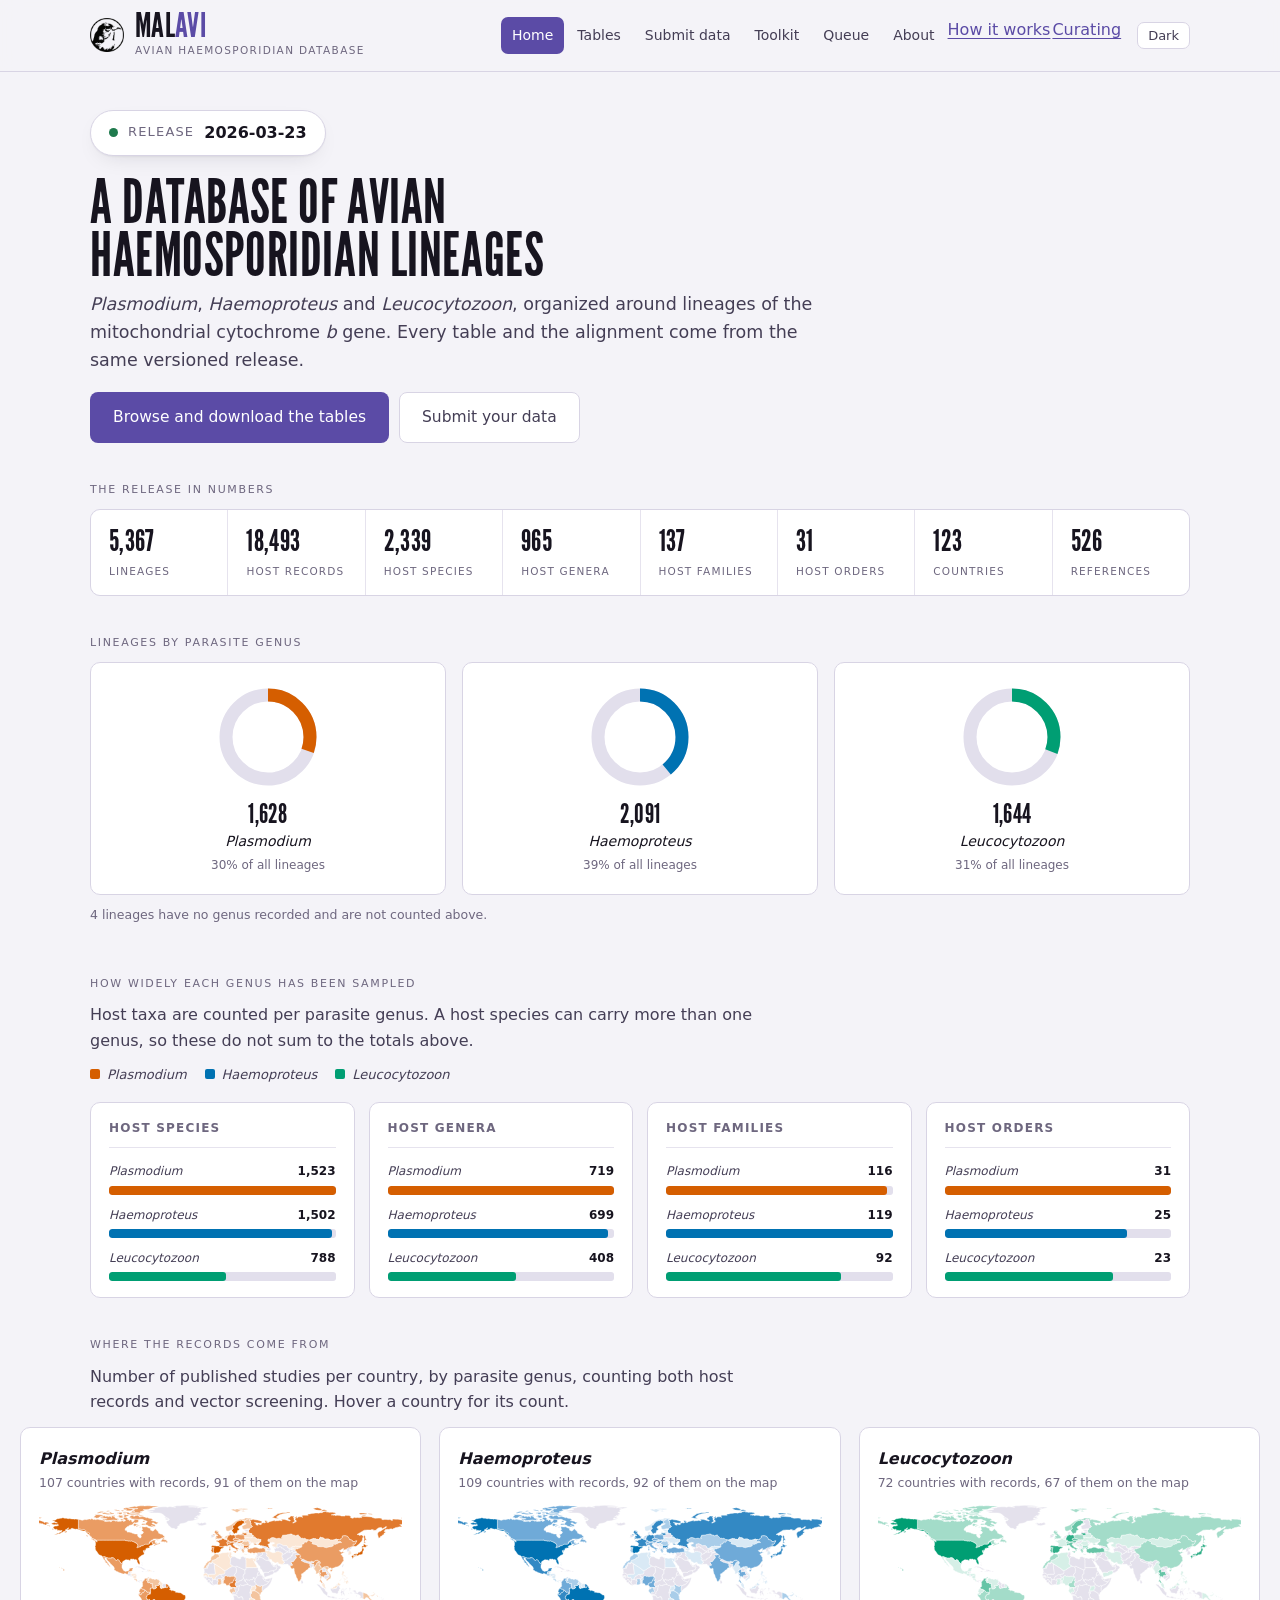
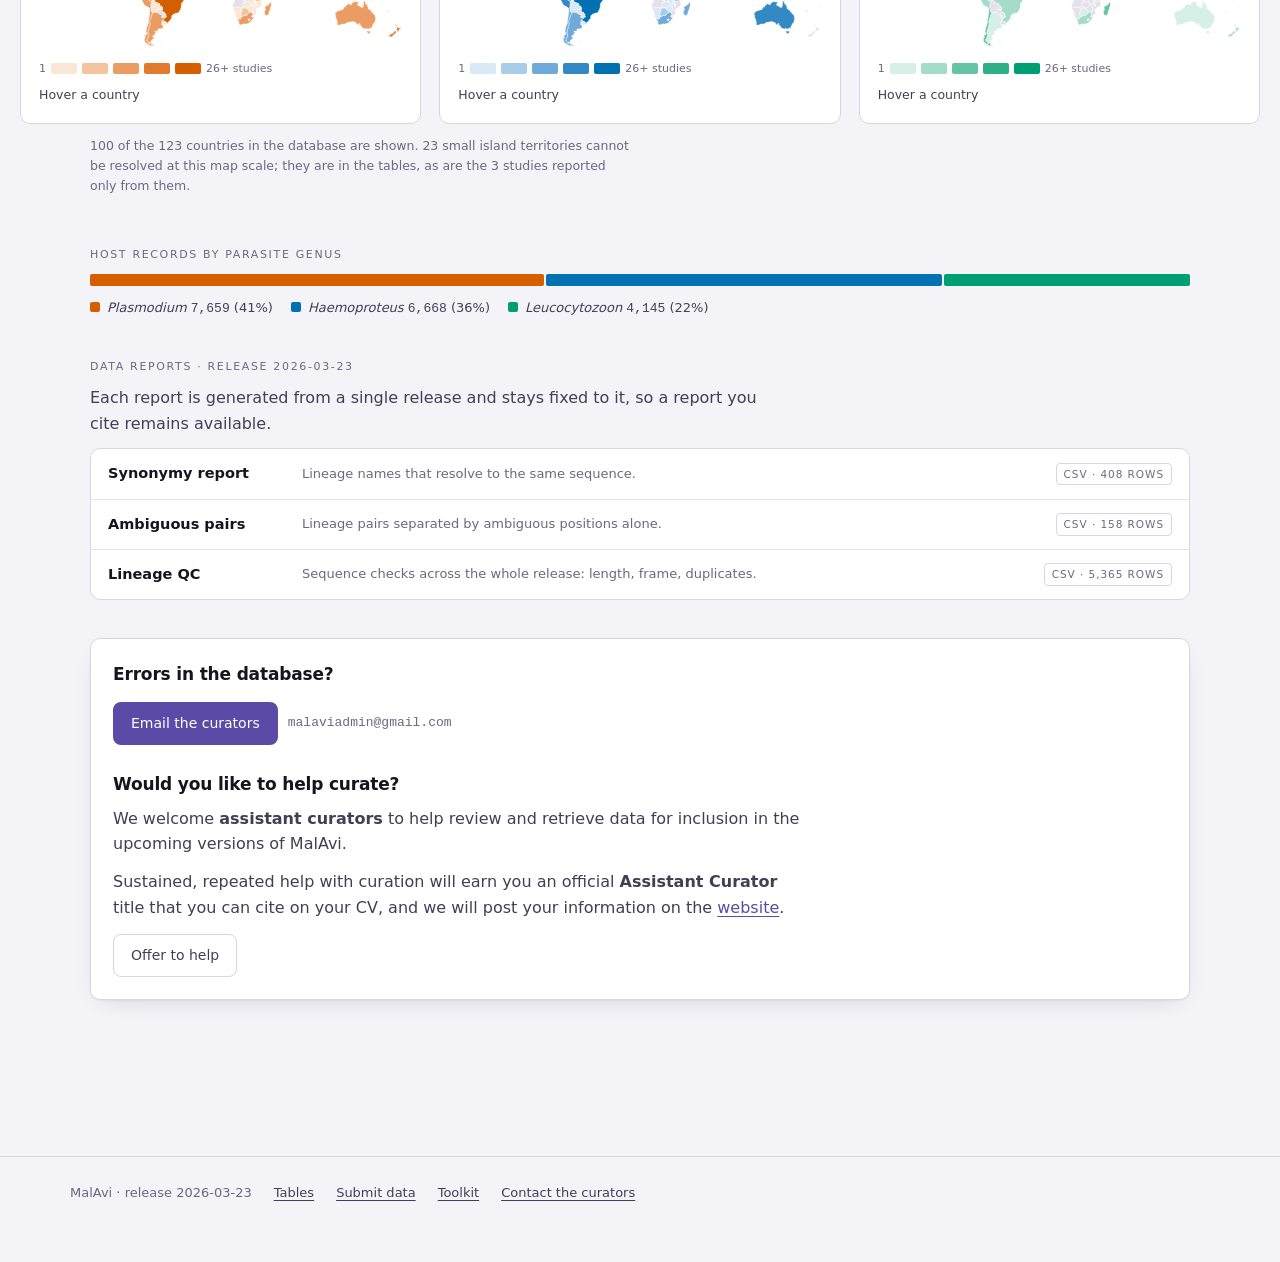
==== commit 25eaf644: "Update site" ====
--- a/index.html
+++ b/index.html
@@ -8,7 +8,7 @@
   haemosporidians (Plasmodium, Haemoproteus, Leucocytozoon), organized around lineages of the
   mitochondrial cytochrome b gene.">
 <link rel="icon" href="assets/img/favicon.ico">
-<link rel="stylesheet" href="assets/css/malavi.css?v=b6cd9902">
+<link rel="stylesheet" href="assets/css/malavi.css?v=03f528cc">
 </head>
 <body>
 <header class="masthead">
@@ -27,6 +27,8 @@
       <button data-view="toolkit">Toolkit</button>
       <button data-view="queue">Queue</button>
       <button data-view="about">About</button>
+      <a href="how-it-works.html">How it works</a>
+      <a href="curating.html">Curating</a>
     </nav>
     <button class="theme-toggle" id="themeBtn" type="button">Dark</button>
   </div>
@@ -97,8 +99,8 @@
       <div class="card">
         <h3>Errors in the database?</h3>
         <div class="btn-row" style="margin-top:14px">
-          <a class="btn" href="mailto:vaellis@udel.edu,staffan.bensch@biol.lu.se?subject=MalAvi">Email the curators</a>
-          <span style="font-size:13px;color:var(--ink-3)" class="mono">vaellis@udel.edu · staffan.bensch@biol.lu.se</span>
+          <a class="btn" href="mailto:malaviadmin@gmail.com?subject=MalAvi">Email the curators</a>
+          <span style="font-size:13px;color:var(--ink-3)" class="mono">malaviadmin@gmail.com</span>
         </div>
         <h3 style="margin-top:26px">Would you like to help curate?</h3>
         <p>We welcome <strong>assistant curators</strong> to help review and retrieve data for
@@ -107,7 +109,7 @@
           <strong>Assistant Curator</strong> title that you can cite on your CV, and we will post
           your information on the <a href="#" data-goto="about">website</a>.</p>
         <div class="btn-row" style="margin-top:14px">
-          <a class="btn ghost" href="mailto:vaellis@udel.edu,staffan.bensch@biol.lu.se?subject=MalAvi:%20interested%20in%20helping%20curate">Offer to help</a>
+          <a class="btn ghost" href="mailto:malaviadmin@gmail.com?subject=MalAvi:%20interested%20in%20helping%20curate">Offer to help</a>
         </div>
       </div>
 
@@ -119,12 +121,30 @@
     <div class="stack">
       <div id="tablesIndex">
         <h2 class="section-title display">Tables</h2>
-        <p class="lead">Open a table to search it here, or download it whole. Everything comes
+        <p class="lead">Open a table to search it here, or download it whole. These come
           from release <span data-stat="release"></span>.</p>
         <div class="tindex" id="tindex" style="margin-top:20px"></div>
+        <!-- The alignment and the archive belong with the tables above: they are
+             the release too, and the archive holds exactly those tables. -->
         <div class="files" style="margin-top:18px">
           <a id="dlAlignment" download><span class="nm">Alignment</span><span class="ds"><span data-stat="alnlen"></span> bp cytochrome <em>b</em>, all lineages, aligned.</span><span class="fm">FASTA</span></a>
-          <a id="dlEverything" download><span class="nm">Everything</span><span class="ds">All tables plus the alignment, as one archive.</span><span class="fm">ZIP</span></a>
+          <a id="dlEverything" download><span class="nm">Everything</span><span class="ds">Every table above plus the alignment, as one archive.</span><span class="fm">ZIP</span></a>
+        </div>
+
+        <!-- Tables built on top of MalAvi rather than taken from it. Kept below
+             everything the release covers, with their own provenance line,
+             because they are not the release and are not versioned with it.
+             Hidden entirely when the payload carries none. -->
+        <div id="tindexDerivedBlock" style="margin-top:28px">
+          <p class="lead">Not part of the release, and not versioned with it. Host names are
+            matched against the eBird/Clements taxonomy of
+            <span data-stat="clootl_year"></span>, as bundled in
+            <a href="https://github.com/eliotmiller/clootl" target="_blank" rel="noopener">clootl</a>
+            for the McTavish et al. 2025 avian phylogeny, by malaviR
+            <span data-stat="malaviR_version"></span>. The eBird taxonomy is revised every year
+            and this key follows it, so a name here can change while the MalAvi release
+            does not.</p>
+          <div class="tindex" id="tindexDerived" style="margin-top:14px"></div>
         </div>
       </div>
 
@@ -169,36 +189,37 @@
         <p class="lead">MalAvi is built from data contributed by researchers. There are two
           things to send, and they can be sent months apart.</p>
         <div class="btn-row" style="margin-top:20px">
-          <a class="btn big" href="https://docs.google.com/forms/d/e/1FAIpQLSdNyJ31gofIl_2qfFC1dwz-_ctneXnw60xc7ZX6k5Fi4g2cUA/viewform" target="_blank" rel="noopener">Open the submission form</a>
+          <a class="btn big" href="https://docs.google.com/forms/d/e/1FAIpQLSerNc5iuTRXGEpdT-qjtw5u-7AMtCyMXeRGaf9-jdC894bZ1g/viewform" target="_blank" rel="noopener">Open the submission form</a>
           <a class="btn big ghost" href="#" data-goto-el="checker">Check a sequence first</a>
         </div>
         <p style="margin-top:14px;font-size:13.5px;color:var(--ink-3)">
           The form runs on Google Forms, and it asks you to sign in with a Google account
           because it accepts file uploads. If you do not have one, or Google is not
           available where you are, send the template and the PDF to
-          <a class="mono" href="mailto:vaellis@udel.edu,staffan.bensch@biol.lu.se?subject=MalAvi%20submission">vaellis@udel.edu and staffan.bensch@biol.lu.se</a>
+          <a class="mono" href="mailto:malaviadmin@gmail.com?subject=MalAvi%20submission">malaviadmin@gmail.com</a>
           instead. Email is just as welcome as the form.
         </p>
       </div>
 
+      <!-- Two stages, because that is how the submission guide has always
+           described it: naming new lineages before publication, then the records
+           once the paper is accepted. Curation is not a third stage a submitter
+           takes; it happens inside both, which is where it is described. -->
       <div class="steps">
         <div class="step">
           <div class="num display">1</div>
           <h3>Before you publish</h3>
-          <p>Send your new lineage names and their sequences. We check them, usually within a
-            week, so the same names end up in your paper, in GenBank and in MalAvi.</p>
+          <p>Send your new lineage names and their sequences. They are checked, typically
+            within a week, and you are told of any changes — so the same names end up in your
+            paper, in GenBank and in MalAvi. Send the accession numbers once you have
+            deposited.</p>
         </div>
         <div class="step">
           <div class="num display">2</div>
           <h3>When it is accepted</h3>
           <p>Send the records: which lineage, in which host, where, and how many were tested.
-            Plus the paper and its supplementary files if you can.</p>
-        </div>
-        <div class="step">
-          <div class="num display">3</div>
-          <h3>We take it from there</h3>
-          <p>A curator checks everything and comes back to you with any questions. Your data
-            appear in the next release.</p>
+            Plus the paper and its supplementary files if you can. A curator adds them, resolves
+            any questions with you by email, and they appear in the next release.</p>
         </div>
       </div>
 
@@ -208,19 +229,19 @@
           <a href="assets/downloads/ImportMalavi_Template_2026-07.xlsx" download><span class="nm">Submission template</span><span class="ds">One workbook covers both stages. Fill the green columns.</span><span class="fm">XLSX</span></a>
           <a href="assets/downloads/Gupta_ImportMalavi_Example.xlsx" download><span class="nm">Worked example</span><span class="ds">A real filled submission from Gupta et al. 2019: 47 lineages, 28 hosts, 13 sites.</span><span class="fm">XLSX</span></a>
         </div>
-        <div class="btn-row" style="margin-top:16px">
-          <a class="btn" href="https://docs.google.com/forms/d/e/1FAIpQLSdNyJ31gofIl_2qfFC1dwz-_ctneXnw60xc7ZX6k5Fi4g2cUA/viewform" target="_blank" rel="noopener">Upload the paper and supplementary files</a>
-        </div>
+        <p style="margin-top:14px;font-size:13.5px">
+          The paper and its supplementary files are welcome too, and go through the same form.
+          Neither is required. The supplementary tables usually hold the host × lineage × site
+          matrix, so they help most. Files are used only to check the records against the paper,
+          are shared with the curators alone, and are never posted.
+        </p>
         <p style="margin-top:12px;font-size:13.5px">
-          Both are encouraged, neither is required. The supplementary tables usually hold the
-          host × lineage × site matrix, so they help most. Files are used only to check the
-          records against the paper, are shared with the curators alone, and are never posted.
-        </p>
-      </div>
-
-      <div class="pull">
-        <p><strong>Nothing you send is added automatically.</strong> A curator reviews every
-          submission.</p>
+          Records you send go into the database — that is what submitting is for. If your study
+          is not published yet and you would rather we held the records until it is, say so in
+          the notes on the form and we will. Names and sequences sent before publication are
+          held for you either way: while a submission is in the queue its proposed names are
+          listed as claimed, so nobody else is given them.
+        </p>
       </div>
 
       <div>
@@ -293,7 +314,10 @@
         <h2 class="section-title display">Check a sequence</h2>
         <p>One sequence at a time. Paste it plain or with a Fasta header. This
           tells you whether it is already in MalAvi, which genus it looks like, and whether it
-          is long enough to be named as new.</p>
+          is long enough to be named as new. It also runs the quality checks a curator would:
+          how much of the barcode region you have, whether it reads through in frame, and
+          whether any base sits where no other lineage has one. If it does look new, it will
+          help you work out the name.</p>
         <div class="card" style="margin-top:16px">
           <div class="lookup-box">
             <label class="eyebrow" for="seq-check">Your sequence</label>
@@ -313,6 +337,29 @@
         </div>
       </div>
 
+      <!-- The same name lookup the sequence checker offers, on its own. Someone
+           who already knows their sequence is new should not have to paste it
+           again to find out which numbers are free. -->
+      <div id="namecheck">
+        <h2 class="section-title display">Check a name</h2>
+        <p>No sequence needed. Give the host species your new lineage came from and this shows
+          which numbers its acronym has already used — both in the release and in submissions
+          that are still in the queue.</p>
+        <div class="card" style="margin-top:16px">
+          <div class="lookup-box">
+            <label class="eyebrow" for="name-host">Host species</label>
+            <div class="btn-row">
+              <input id="name-host" type="text" spellcheck="false" autocomplete="off"
+                placeholder="Turdus migratorius">
+              <button class="btn" type="button" data-name-suggest="name-host"
+                data-out="name-out">Show me what is free</button>
+              <span style="font-size:12.5px;color:var(--ink-3)">Runs in your browser. Nothing is uploaded.</span>
+            </div>
+          </div>
+          <div class="naming-out" id="name-out"></div>
+        </div>
+      </div>
+
     </div>
   </section>
 
@@ -336,7 +383,8 @@
         <p class="eyebrow">Apps</p>
         <div class="files">
           <a href="https://811l41-vincenzo-ellis.shinyapps.io/MalAviBLAST/" target="_blank" rel="noopener"><span class="nm">MalAvi BLAST</span><span class="ds">Match a sequence against every lineage, with full alignment output.</span><span class="fm">App</span></a>
-          <a class="wip"><span class="nm">Lineage QC <span class="badge-wip">In development</span></span><span class="ds">Run the quality checks over your own set of new lineages before submitting. Not yet available.</span><span class="fm">App</span></a>
+          <a href="#" data-goto-el="checker"><span class="nm">Sequence checker</span><span class="ds">Is this sequence already a MalAvi lineage? Runs the quality checks too — barcode coverage, reading frame, bases seen at no other lineage — in your browser, one sequence at a time.</span><span class="fm">Page</span></a>
+          <a href="#" data-goto-el="namecheck"><span class="nm">Lineage name checker</span><span class="ds">What should a new lineage be called? Builds the acronym from the host species, checks the name against every bird in the eBird/Clements checklist and every lineage name in the release, and shows which numbers are already taken or claimed by a submission in the queue.</span><span class="fm">Page</span></a>
         </div>
       </div>
 
@@ -407,8 +455,8 @@
         <p>Corrections to any record are welcome. Email the curators with the lineage, host or
           reference concerned.</p>
         <div class="btn-row" style="margin-top:14px">
-          <a class="btn" href="mailto:vaellis@udel.edu,staffan.bensch@biol.lu.se?subject=MalAvi%20correction">Report it to the curators</a>
-          <span style="font-size:13px;color:var(--ink-3)" class="mono">vaellis@udel.edu · staffan.bensch@biol.lu.se</span>
+          <a class="btn" href="mailto:malaviadmin@gmail.com?subject=MalAvi%20correction">Report it to the curators</a>
+          <span style="font-size:13px;color:var(--ink-3)" class="mono">malaviadmin@gmail.com</span>
         </div>
 
         <h3 style="margin-top:26px">Know of a study we missed?</h3>
@@ -416,7 +464,7 @@
           you fill out the template, even better. But if you don't have time, we will extract
           the data from the documents you send.</p>
         <div class="btn-row" style="margin-top:14px">
-          <a class="btn" href="https://docs.google.com/forms/d/e/1FAIpQLSdNyJ31gofIl_2qfFC1dwz-_ctneXnw60xc7ZX6k5Fi4g2cUA/viewform" target="_blank" rel="noopener">Submit a paper</a>
+          <a class="btn" href="https://docs.google.com/forms/d/e/1FAIpQLSerNc5iuTRXGEpdT-qjtw5u-7AMtCyMXeRGaf9-jdC894bZ1g/viewform" target="_blank" rel="noopener">Submit a paper</a>
         </div>
       </div>
 
@@ -454,7 +502,7 @@
         </div>
 
         <p style="margin-top:14px;font-size:13.5px">
-          Interested? <a href="mailto:vaellis@udel.edu,staffan.bensch@biol.lu.se?subject=MalAvi:%20interested%20in%20helping%20curate">Write to the curators</a>.
+          Interested? <a href="mailto:malaviadmin@gmail.com?subject=MalAvi:%20interested%20in%20helping%20curate">Write to the curators</a>.
         </p>
 
         <div class="board-group" style="margin-top:26px">
@@ -484,6 +532,22 @@
           b lineages. <em>Molecular Ecology Resources</em> 9: 1353–1358.
         </p>
       </div>
+
+      <!-- Known issues in the release, last on the page. Nothing is written
+           here: malavi.js fills #dataIssues from STATS.data_issues, which
+           export/build_site_stats.R captures from malaviR::malavi_issues() for
+           the pinned release. The whole card stays hidden when the release has
+           no issues recorded, so a clean release shows nothing rather than an
+           empty heading. -->
+      <div class="card" id="dataIssuesCard" hidden>
+        <h3>Known issues in this release</h3>
+        <p>The tables and the alignment are published as they are, without silent
+          corrections, so that anyone working from a download and anyone working from
+          the database sees the same records. Problems found in the current release
+          are listed here; corrections are made in a later release rather than in
+          place.</p>
+        <ul class="issues" id="dataIssues"></ul>
+      </div>
     </div>
   </section>
 </main>
@@ -494,9 +558,9 @@
     <a href="#" data-goto="tables">Tables</a>
     <a href="#" data-goto="submit">Submit data</a>
     <a href="#" data-goto="toolkit">Toolkit</a>
-    <a href="mailto:vaellis@udel.edu,staffan.bensch@biol.lu.se?subject=MalAvi">Contact the curators</a>
+    <a href="mailto:malaviadmin@gmail.com?subject=MalAvi">Contact the curators</a>
   </div>
 </footer>
-<script type="module" src="assets/js/malavi.js?v=7b4d4755"></script>
+<script type="module" src="assets/js/malavi.js?v=358b26d2"></script>
 </body>
 </html>
--- a/assets/css/malavi.css
+++ b/assets/css/malavi.css
@@ -147,6 +147,15 @@
   padding:22px; box-shadow:var(--shadow); }
 .card > :first-child { margin-top:0; }
 .card > :last-child { margin-bottom:0; }
+/* Known issues (About). Each entry is a short title followed by a full sentence
+   that can run to a list of lineage names, so the entries need separating from
+   one another and the title needs to read as a label rather than as the start of
+   the sentence. Bulletless: these are independent notes, not a sequence. */
+.issues { list-style:none; padding:0; margin:16px 0 0;
+  display:flex; flex-direction:column; gap:14px; }
+.issues li { border-left:2px solid var(--rule); padding-left:14px;
+  color:var(--ink-2); font-size:14.5px; line-height:1.55; max-width:74ch; }
+.issues li b { display:block; color:var(--ink); font-weight:600; margin-bottom:3px; }
 .chip { display:inline-flex; align-items:center; gap:7px; font-size:12.5px; padding:4px 11px;
   border-radius:999px; border:1px solid var(--rule); background:var(--surface); color:var(--ink-2); }
 .dot { width:7px; height:7px; border-radius:50%; background:var(--ok); }
@@ -295,6 +304,25 @@
 .t-pass { background:var(--ok-wash); color:var(--ok); }
 .t-warn { background:var(--warn-wash); color:var(--warn); }
 .t-fail { background:var(--stop-wash); color:var(--stop); }
+
+/* ---- Naming a new lineage ----
+   Only appears under a "looks like a new lineage" result. The acronym tags reuse
+   the checklist pills, so a proposed name reads as one more line of the same
+   report rather than as a separate form. */
+/* .naming is the panel the sequence checker grows under a "new lineage" result;
+   .naming-out is the answer itself, which also stands alone in the "Check a
+   name" card. Everything about the ANSWER is keyed on .naming-out so both places
+   render identically. */
+.naming { margin-top:12px; padding:14px 16px; border:1px solid var(--rule);
+  border-radius:var(--radius); background:var(--surface-2); }
+.naming .eyebrow { margin-bottom:8px; }
+.naming input, .lookup-box input { font:inherit; font-size:14px; padding:9px 12px;
+  flex:1 1 220px; border-radius:8px; border:1px solid var(--rule);
+  background:var(--surface); color:var(--ink); }
+.fine { font-size:12.5px; color:var(--ink-3); margin:10px 0 0; max-width:none; }
+.naming-out .checklist { margin-top:10px; }
+.naming-out .checklist .tag { font-family: ui-monospace, SFMono-Regular, Menlo, Consolas, monospace;
+  letter-spacing:.04em; min-width:70px; }
 
 /* ---- Submit ---- */
 .steps { display:grid; grid-template-columns:repeat(auto-fit,minmax(260px,1fr)); gap:16px; }
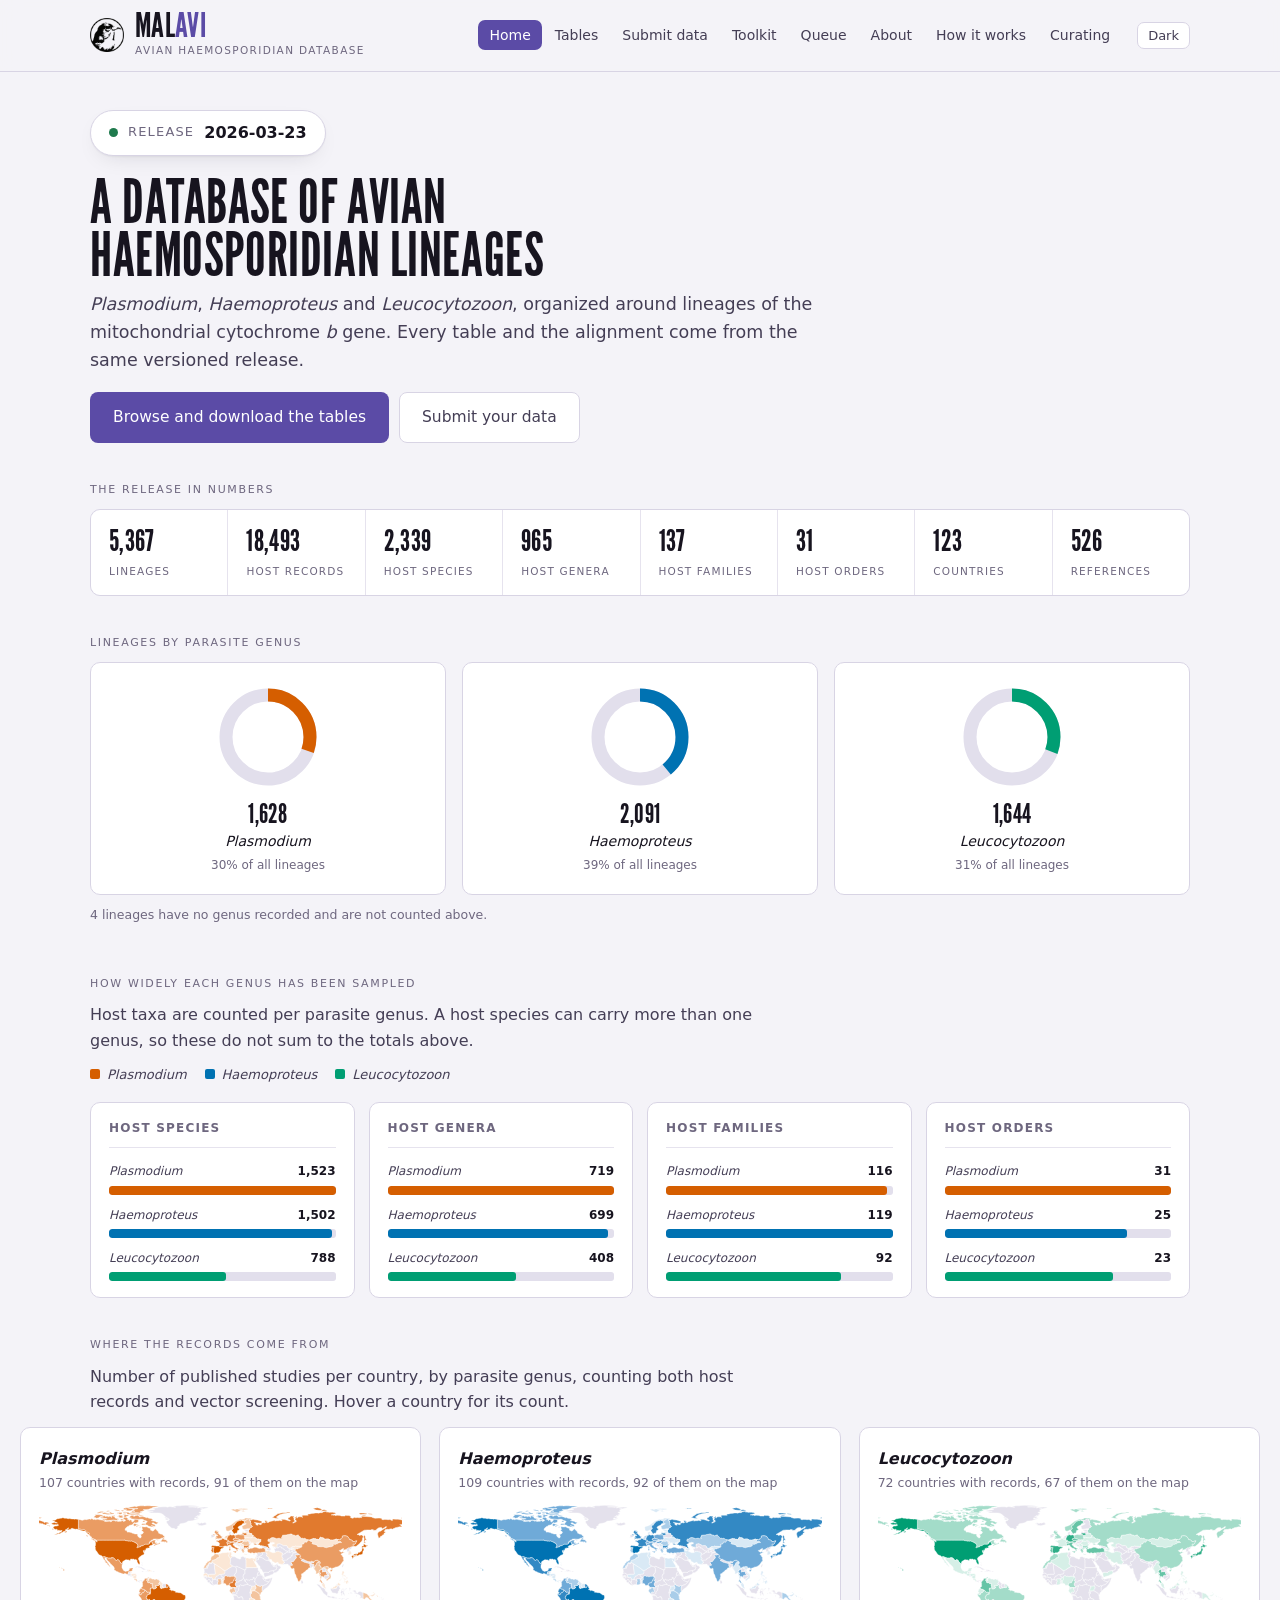
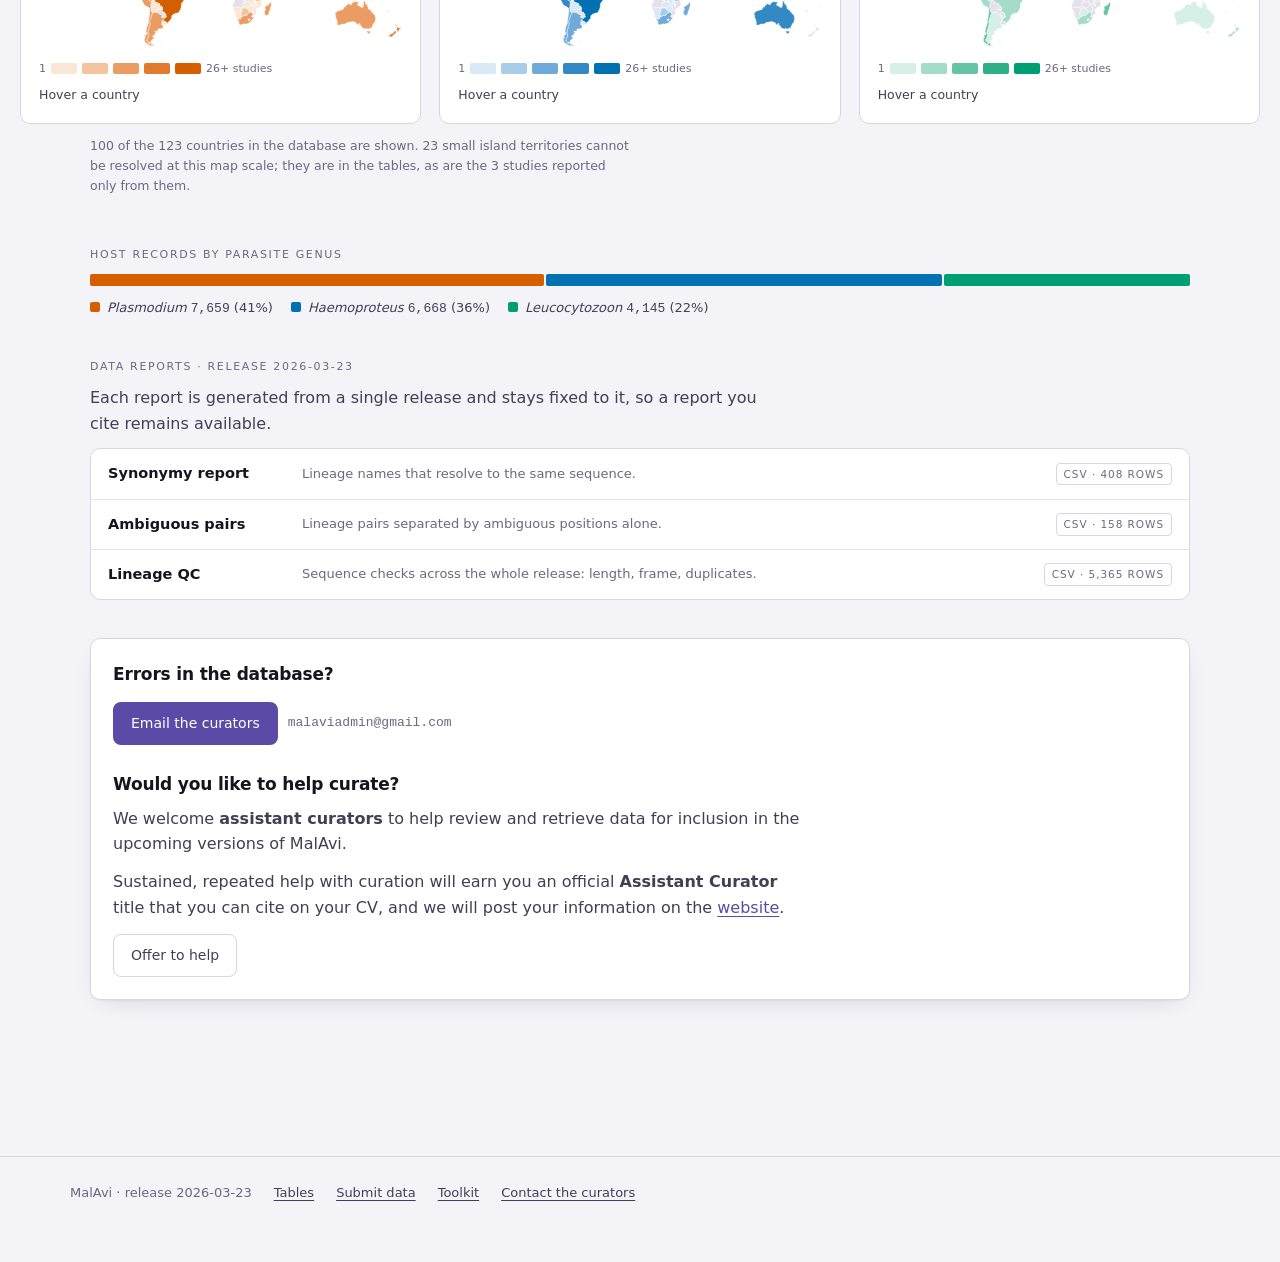
==== commit 62ecf3ef: "Update site" ====
--- a/index.html
+++ b/index.html
@@ -8,7 +8,7 @@
   haemosporidians (Plasmodium, Haemoproteus, Leucocytozoon), organized around lineages of the
   mitochondrial cytochrome b gene.">
 <link rel="icon" href="assets/img/favicon.ico">
-<link rel="stylesheet" href="assets/css/malavi.css?v=03f528cc">
+<link rel="stylesheet" href="assets/css/malavi.css?v=8d88b083">
 </head>
 <body>
 <header class="masthead">
--- a/assets/css/malavi.css
+++ b/assets/css/malavi.css
@@ -122,11 +122,20 @@
 .wordmark .lo { color:var(--accent); }
 .brand-sub { font-size:10.5px; letter-spacing:.13em; text-transform:uppercase;
   color:var(--ink-3); margin-top:3px; }
-nav.primary { display:flex; gap:2px; flex-wrap:wrap; }
-nav.primary button { font:inherit; font-size:14px; background:none; border:0; cursor:pointer;
-  color:var(--ink-2); padding:7px 11px; border-radius:7px; }
-nav.primary button:hover { background:var(--surface-2); color:var(--ink); }
-nav.primary button[aria-current="page"] { background:var(--accent); color:var(--accent-ink); }
+nav.primary { display:flex; gap:2px; flex-wrap:wrap; align-items:center; }
+/* Buttons switch views inside the single-page app; anchors leave for a real page
+   (how-it-works.html, curating.html). They must be indistinguishable in the bar --
+   styled separately they read as stray hyperlinks crowded against the tabs. The
+   anchors stay anchors rather than becoming buttons so they can still be opened in
+   a new tab, copied, and followed with JavaScript off. */
+nav.primary button,
+nav.primary a { font:inherit; font-size:14px; background:none; border:0; cursor:pointer;
+  color:var(--ink-2); padding:7px 11px; border-radius:7px;
+  text-decoration:none; line-height:normal; white-space:nowrap; display:inline-block; }
+nav.primary button:hover,
+nav.primary a:hover { background:var(--surface-2); color:var(--ink); }
+nav.primary button[aria-current="page"],
+nav.primary a[aria-current="page"] { background:var(--accent); color:var(--accent-ink); }
 .theme-toggle { font:inherit; font-size:13px; cursor:pointer; background:var(--surface);
   color:var(--ink-2); border:1px solid var(--rule); border-radius:7px; padding:6px 10px; line-height:1; }
 
@@ -420,7 +429,7 @@
 
 @media (max-width:640px) {
   .wordmark { font-size:28px; }
-  nav.primary button { padding:6px 8px; font-size:13px; }
+  nav.primary button, nav.primary a { padding:6px 8px; font-size:13px; }
   .board-row { grid-template-columns:26px 1fr auto; }
   .rank-row { grid-template-columns:1fr; }
   .rank-row .rlab { text-align:left; }
